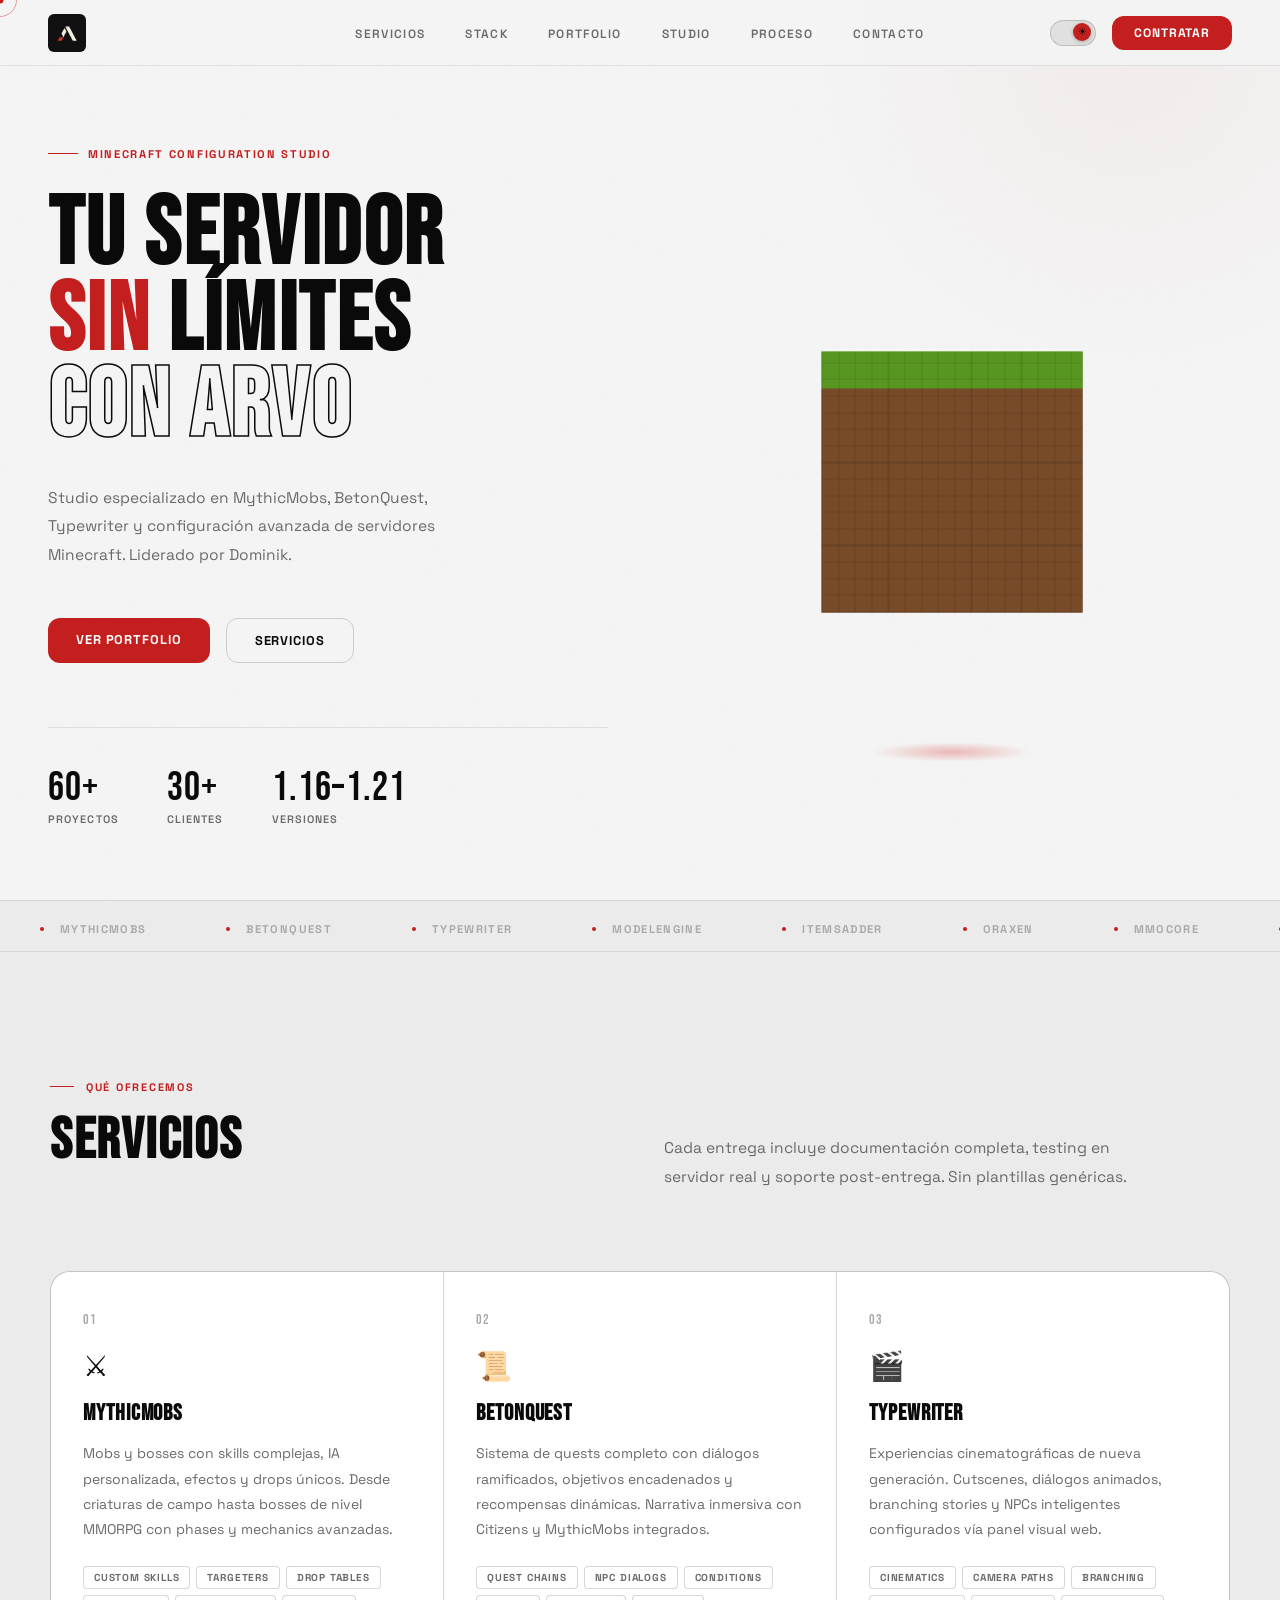
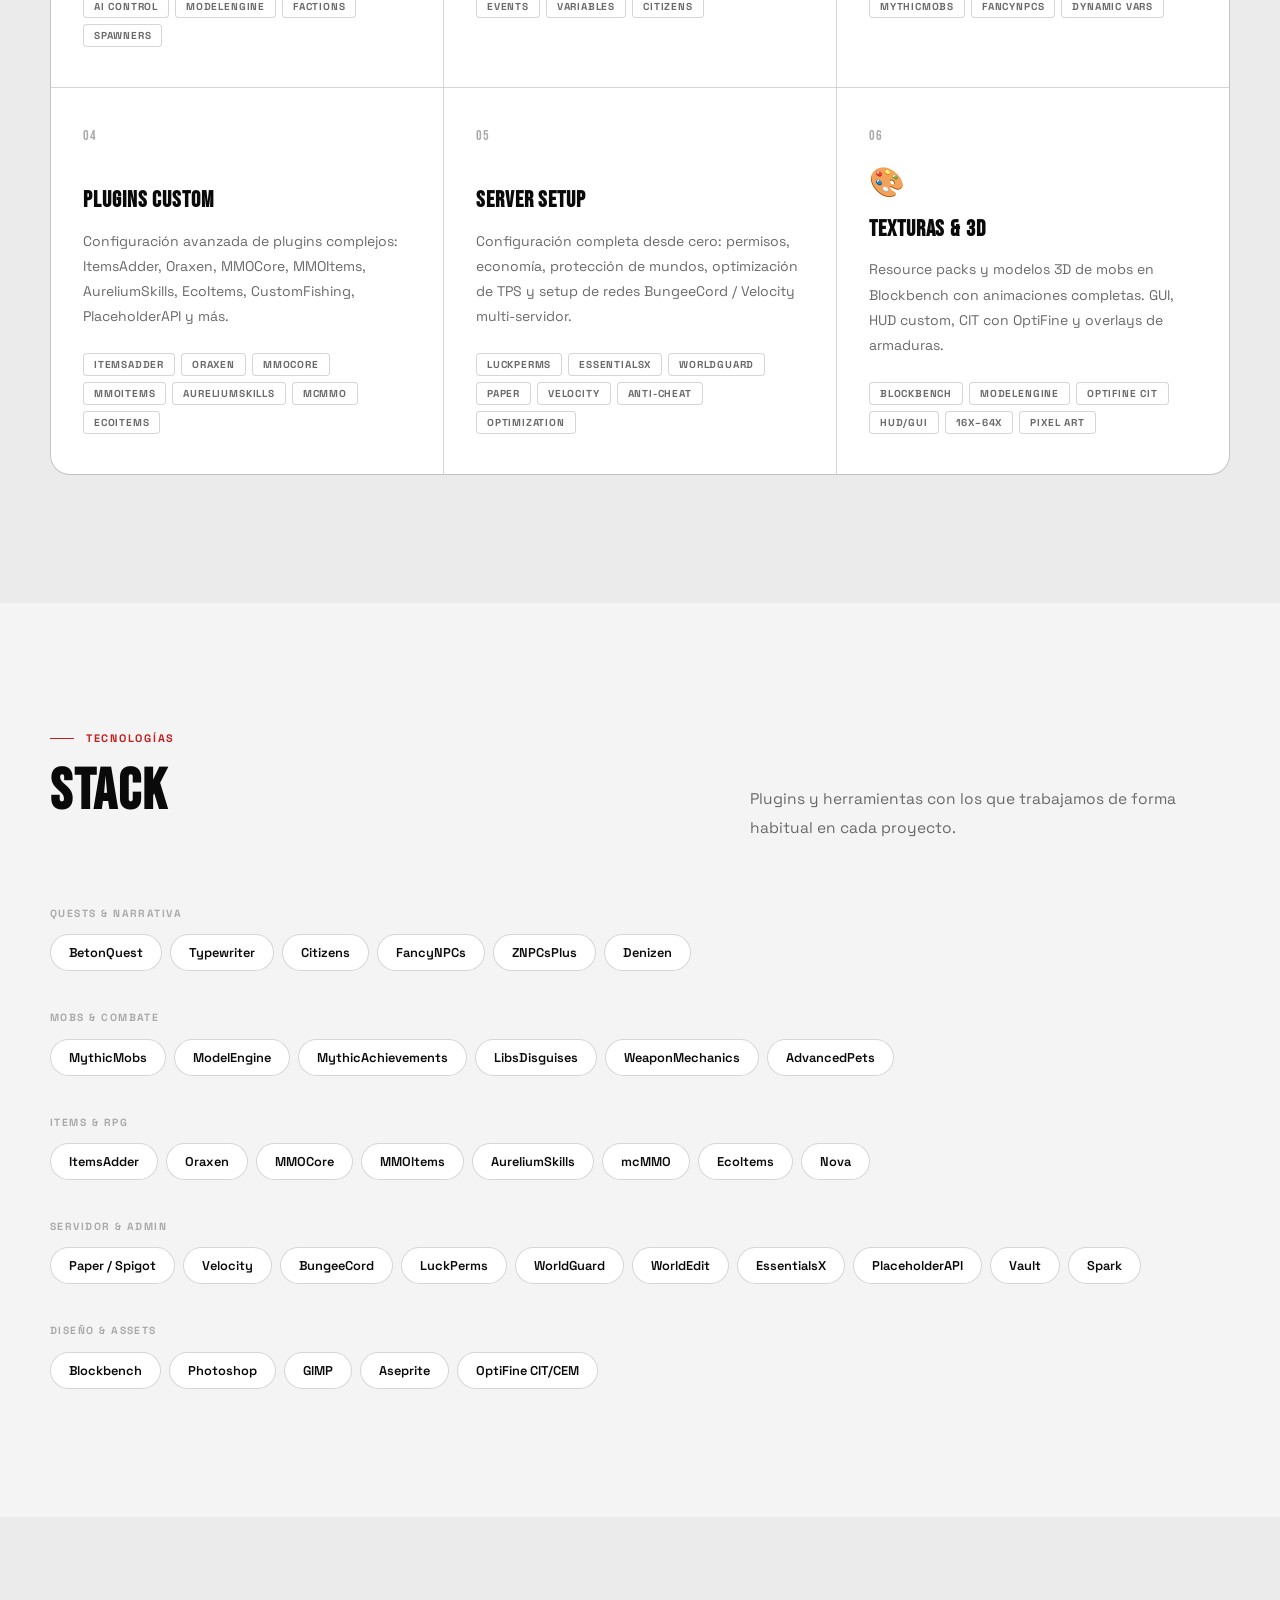
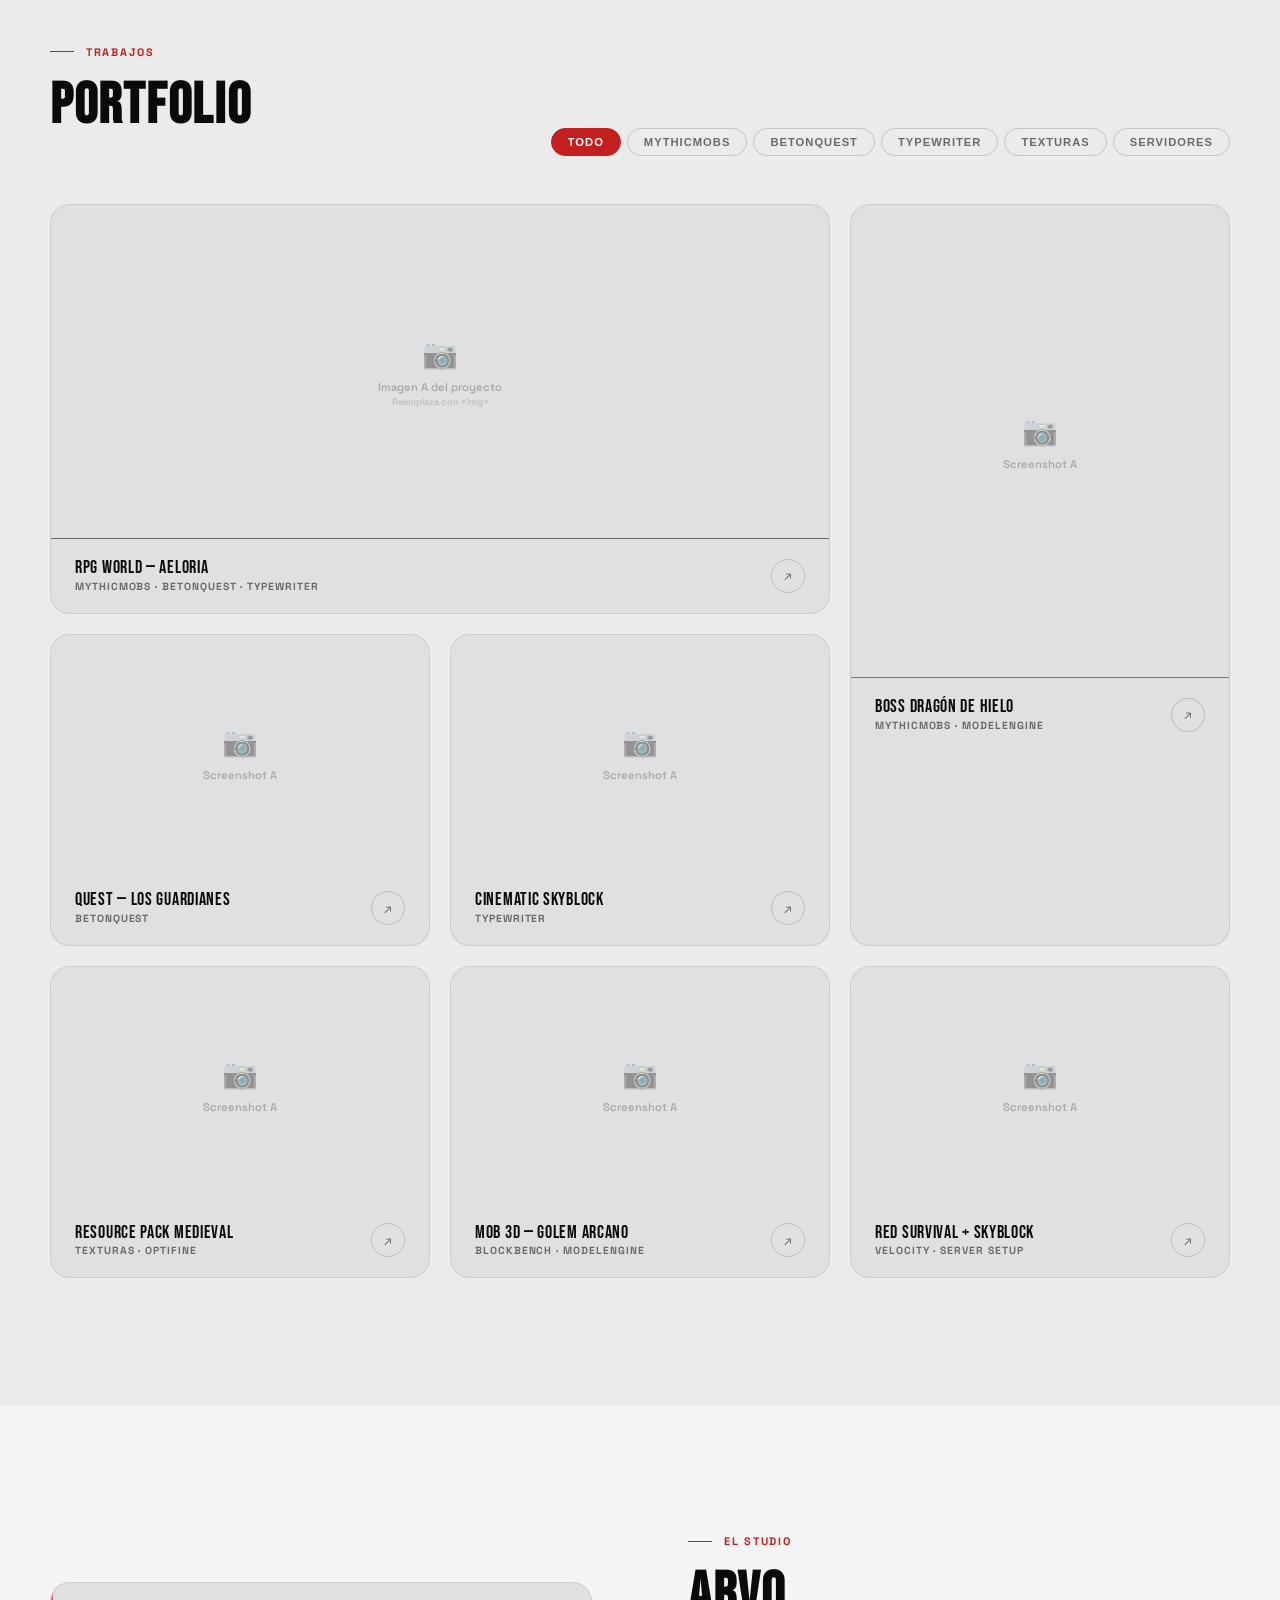
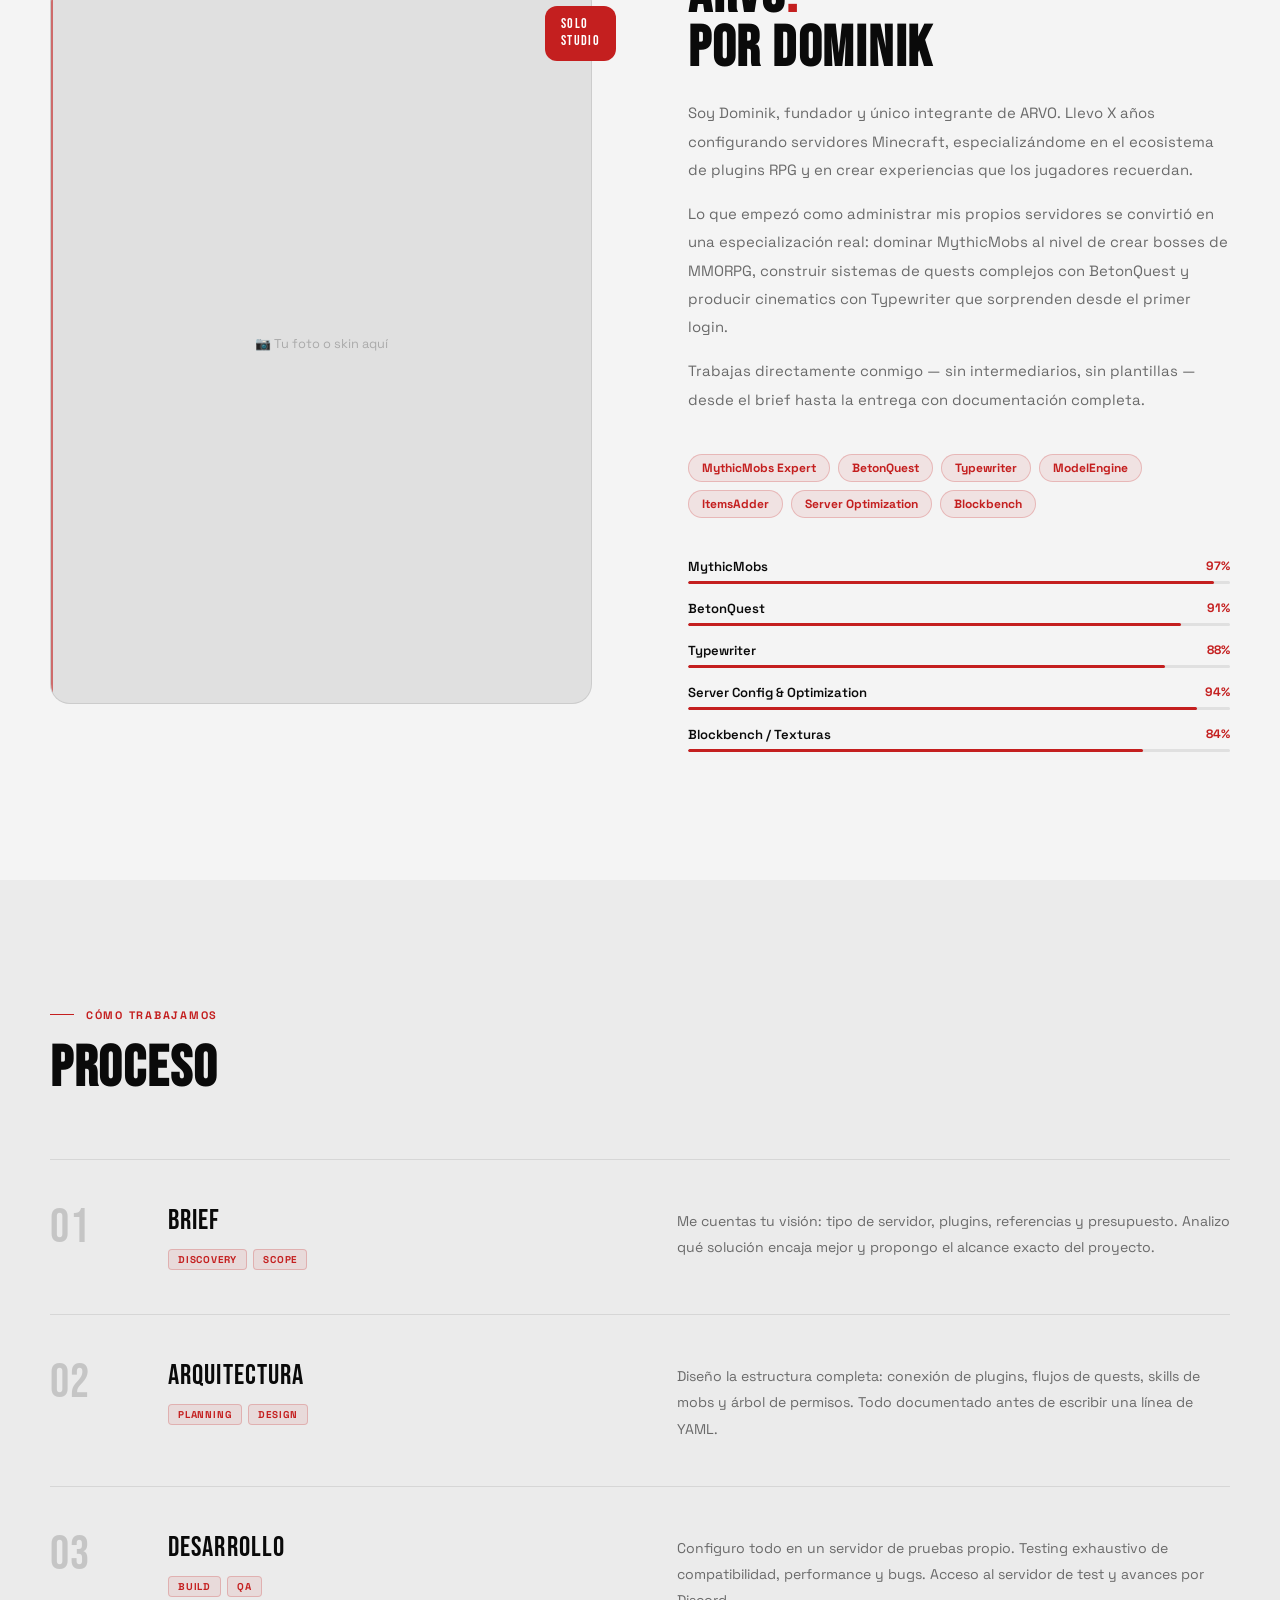
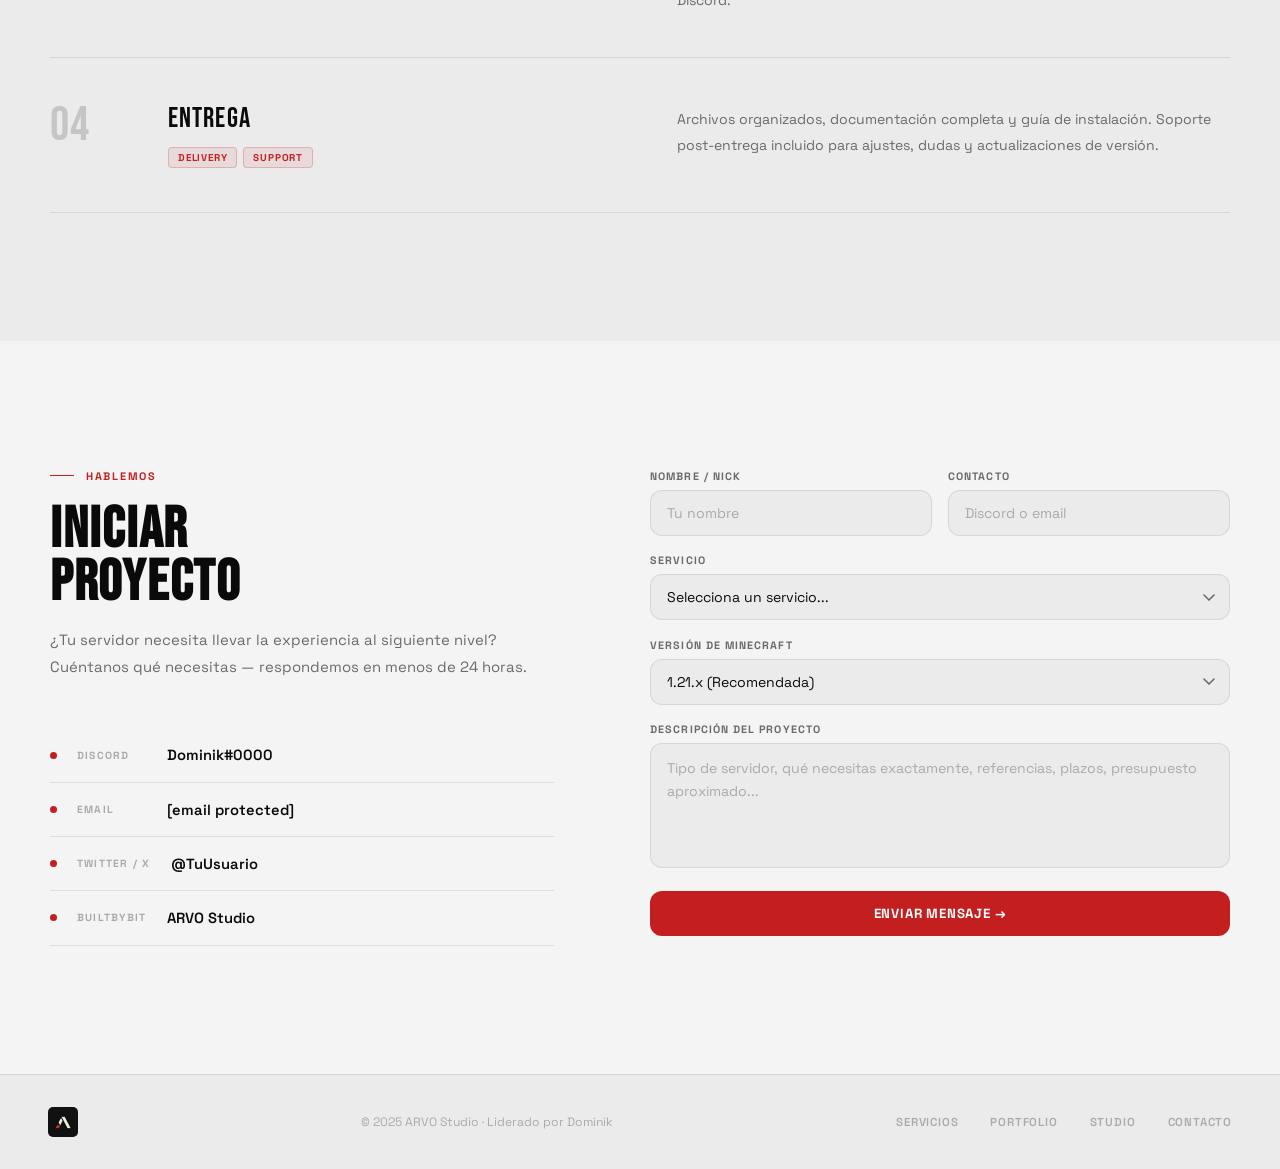
==== Arvo studio.html @ 24cee8a8 "Rename index.html to Arvo studio.html" ====
<!DOCTYPE html>
<html lang="es">
<head>
<meta charset="UTF-8">
<meta name="viewport" content="width=device-width, initial-scale=1.0">
<title>ARVO Studio — Minecraft Configuration</title>
<link rel="preconnect" href="https://fonts.googleapis.com">
<link href="https://fonts.googleapis.com/css2?family=Bebas+Neue&family=Space+Grotesk:wght@300;400;500;600;700&display=swap" rel="stylesheet">
<link rel="stylesheet" href="styles.css">
</head>
<body>

<div class="cur-dot" id="cd"></div>
<div class="cur-ring" id="cr"></div>

<!-- ══ NAV ══ -->
<nav id="mainNav">
  <div class="nav-logo">
    <img src="logo.jpg" alt="ARVO" style="height:38px;width:38px;object-fit:contain;border-radius:6px;display:block;">
  </div>
  <ul class="nav-links" id="navLinks">
    <li><a href="#servicios">Servicios</a></li>
    <li><a href="#stack">Stack</a></li>
    <li><a href="#portfolio">Portfolio</a></li>
    <li><a href="#studio">Studio</a></li>
    <li><a href="#proceso">Proceso</a></li>
    <li><a href="#contacto">Contacto</a></li>
  </ul>
  <div class="nav-right">
    <label class="theme-sw" title="Cambiar tema">
      <input type="checkbox" id="themeToggle">
      <span class="theme-sw-track"></span>
      <span class="theme-sw-thumb"></span>
    </label>
    <button class="hamburger" id="ham" aria-label="Menú">
      <span></span><span></span><span></span>
    </button>
    <a href="#contacto" class="nav-cta">Contratar</a>
  </div>
</nav>

<!-- Mobile nav overlay — outside nav to avoid backdrop-filter stacking issues -->
<div id="mob-nav">
  <a href="#servicios">Servicios</a>
  <a href="#stack">Stack</a>
  <a href="#portfolio">Portfolio</a>
  <a href="#studio">Studio</a>
  <a href="#proceso">Proceso</a>
  <a href="#contacto">Contacto</a>
  <a href="#contacto" class="mob-cta">Contratar</a>
</div>
<section id="hero">
  <div class="hero-glow"></div>

  <div class="hero-left">
    <div class="hero-eyebrow rv">Minecraft Configuration Studio</div>
    <h1 class="hero-title rv d1">
      TU SERVIDOR<br><span class="red">SIN</span> LÍMITES<br><span class="outline">CON ARVO</span>
    </h1>
    <p class="hero-sub rv d2">
      Studio especializado en MythicMobs, BetonQuest, Typewriter y configuración avanzada de servidores Minecraft. Liderado por Dominik.
    </p>
    <div class="hero-btns rv d3">
      <a href="#portfolio" class="btn-r">Ver portfolio</a>
      <a href="#servicios" class="btn-ghost">Servicios</a>
    </div>
    <div class="hero-stats rv">
      <div><span class="h-num">60+</span><span class="h-lbl">Proyectos</span></div>
      <div><span class="h-num">30+</span><span class="h-lbl">Clientes</span></div>
      <div><span class="h-num">1.16–1.21</span><span class="h-lbl">Versiones</span></div>
    </div>
  </div>

  <!-- 3D model-viewer mount — scene3d.js inyecta el <model-viewer> aquí -->
  <div class="hero-right" id="scene3d-mount">
    <div class="mc-glow"></div>
    <!-- Particles -->
    <div class="mc-particle" style="top:20%;left:15%;animation-delay:0s;animation-duration:3.5s"></div>
    <div class="mc-particle" style="top:55%;left:10%;animation-delay:1.1s;animation-duration:4.2s;width:3px;height:3px"></div>
    <div class="mc-particle" style="top:65%;right:12%;animation-delay:2.3s;animation-duration:3.8s"></div>
    <div class="mc-particle" style="top:30%;right:8%;animation-delay:0.7s;animation-duration:4.5s;width:4px;height:4px;background:#5c9e22"></div>
    <!-- CSS Minecraft block — visible mientras carga el .glb o si no hay modelo -->
    <div class="mc-css-fallback mc-scene">
      <div class="mc-block">
        <div class="mc-face mc-face-top"></div>
        <div class="mc-face mc-face-front"></div>
        <div class="mc-face mc-face-back"></div>
        <div class="mc-face mc-face-right"></div>
        <div class="mc-face mc-face-left"></div>
        <div class="mc-face mc-face-bottom"></div>
      </div>
    </div>
  </div>
</section>

<!-- ══ MARQUEE ══ -->
<div class="marquee-bar">
  <div class="marquee-track">
    <span class="m-item"><span class="dot"></span>MythicMobs</span>
    <span class="m-item"><span class="dot"></span>BetonQuest</span>
    <span class="m-item"><span class="dot"></span>Typewriter</span>
    <span class="m-item"><span class="dot"></span>ModelEngine</span>
    <span class="m-item"><span class="dot"></span>ItemsAdder</span>
    <span class="m-item"><span class="dot"></span>Oraxen</span>
    <span class="m-item"><span class="dot"></span>MMOCore</span>
    <span class="m-item"><span class="dot"></span>Blockbench</span>
    <span class="m-item"><span class="dot"></span>LuckPerms</span>
    <span class="m-item"><span class="dot"></span>WorldGuard</span>
    <span class="m-item"><span class="dot"></span>Velocity</span>
    <span class="m-item"><span class="dot"></span>Paper · Spigot</span>
    <span class="m-item"><span class="dot"></span>MythicMobs</span>
    <span class="m-item"><span class="dot"></span>BetonQuest</span>
    <span class="m-item"><span class="dot"></span>Typewriter</span>
    <span class="m-item"><span class="dot"></span>ModelEngine</span>
    <span class="m-item"><span class="dot"></span>ItemsAdder</span>
    <span class="m-item"><span class="dot"></span>Oraxen</span>
    <span class="m-item"><span class="dot"></span>MMOCore</span>
    <span class="m-item"><span class="dot"></span>Blockbench</span>
    <span class="m-item"><span class="dot"></span>LuckPerms</span>
    <span class="m-item"><span class="dot"></span>WorldGuard</span>
    <span class="m-item"><span class="dot"></span>Velocity</span>
    <span class="m-item"><span class="dot"></span>Paper · Spigot</span>
  </div>
</div>

<!-- ══ SERVICES ══ -->
<section id="servicios">
  <div class="container">
    <div class="srv-top">
      <div>
        <div class="s-eye rv">Qué ofrecemos</div>
        <h2 class="s-head rv">SERVICIOS</h2>
      </div>
      <p class="s-sub rv">Cada entrega incluye documentación completa, testing en servidor real y soporte post-entrega. Sin plantillas genéricas.</p>
    </div>
    <div class="srv-grid rv">

      <div class="srv">
        <div class="srv-n">01</div>
        <div class="srv-logo-wrap">
          <img class="srv-logo" src="https://github.com/MythicCraft.png" alt="MythicMobs" onerror="this.style.display='none';this.nextElementSibling.style.display='block'"><span class="srv-ico-fb" style="display:none">⚔️</span>
        </div>
        <h3 class="srv-name">MYTHICMOBS</h3>
        <p class="srv-desc">Mobs y bosses con skills complejas, IA personalizada, efectos y drops únicos. Desde criaturas de campo hasta bosses de nivel MMORPG con phases y mechanics avanzadas.</p>
        <div class="srv-tags">
          <span class="srv-tag">Custom Skills</span>
          <span class="srv-tag">Targeters</span>
          <span class="srv-tag">Drop Tables</span>
          <span class="srv-tag">AI Control</span>
          <span class="srv-tag">ModelEngine</span>
          <span class="srv-tag">Factions</span>
          <span class="srv-tag">Spawners</span>
        </div>
      </div>

      <div class="srv">
        <div class="srv-n">02</div>
        <div class="srv-logo-wrap">
          <img class="srv-logo" src="https://github.com/BetonQuest.png" alt="BetonQuest" onerror="this.style.display='none';this.nextElementSibling.style.display='block'"><span class="srv-ico-fb" style="display:none">📜</span>
        </div>
        <h3 class="srv-name">BETONQUEST</h3>
        <p class="srv-desc">Sistema de quests completo con diálogos ramificados, objetivos encadenados y recompensas dinámicas. Narrativa inmersiva con Citizens y MythicMobs integrados.</p>
        <div class="srv-tags">
          <span class="srv-tag">Quest Chains</span>
          <span class="srv-tag">NPC Dialogs</span>
          <span class="srv-tag">Conditions</span>
          <span class="srv-tag">Events</span>
          <span class="srv-tag">Variables</span>
          <span class="srv-tag">Citizens</span>
        </div>
      </div>

      <div class="srv">
        <div class="srv-n">03</div>
        <div class="srv-logo-wrap">
          <img class="srv-logo" src="https://github.com/TypeWriterMC.png" alt="Typewriter" onerror="this.style.display='none';this.nextElementSibling.style.display='block'"><span class="srv-ico-fb" style="display:none">🎬</span>
        </div>
        <h3 class="srv-name">TYPEWRITER</h3>
        <p class="srv-desc">Experiencias cinematográficas de nueva generación. Cutscenes, diálogos animados, branching stories y NPCs inteligentes configurados vía panel visual web.</p>
        <div class="srv-tags">
          <span class="srv-tag">Cinematics</span>
          <span class="srv-tag">Camera Paths</span>
          <span class="srv-tag">Branching</span>
          <span class="srv-tag">MythicMobs</span>
          <span class="srv-tag">FancyNPCs</span>
          <span class="srv-tag">Dynamic Vars</span>
        </div>
      </div>

      <div class="srv">
        <div class="srv-n">04</div>
        <div class="srv-logo-wrap">
          <img class="srv-logo" src="https://github.com/LoneDev6.png" alt="ItemsAdder" onerror="this.style.display='none';this.nextElementSibling.style.display='block'">
          <img class="srv-logo" src="https://github.com/oraxen.png" alt="Oraxen" onerror="this.style.display='none'">
          <span class="srv-ico-fb" style="display:none">📦</span>
        </div>
        <h3 class="srv-name">PLUGINS CUSTOM</h3>
        <p class="srv-desc">Configuración avanzada de plugins complejos: ItemsAdder, Oraxen, MMOCore, MMOItems, AureliumSkills, EcoItems, CustomFishing, PlaceholderAPI y más.</p>
        <div class="srv-tags">
          <span class="srv-tag">ItemsAdder</span>
          <span class="srv-tag">Oraxen</span>
          <span class="srv-tag">MMOCore</span>
          <span class="srv-tag">MMOItems</span>
          <span class="srv-tag">AureliumSkills</span>
          <span class="srv-tag">mcMMO</span>
          <span class="srv-tag">EcoItems</span>
        </div>
      </div>

      <div class="srv">
        <div class="srv-n">05</div>
        <div class="srv-logo-wrap">
          <img class="srv-logo" src="https://github.com/LuckPerms.png" alt="LuckPerms" onerror="this.style.display='none';this.nextElementSibling.style.display='block'">
          <img class="srv-logo" src="https://github.com/PaperMC.png" alt="Paper" onerror="this.style.display='none'">
          <span class="srv-ico-fb" style="display:none">⚙️</span>
        </div>
        <h3 class="srv-name">SERVER SETUP</h3>
        <p class="srv-desc">Configuración completa desde cero: permisos, economía, protección de mundos, optimización de TPS y setup de redes BungeeCord / Velocity multi-servidor.</p>
        <div class="srv-tags">
          <span class="srv-tag">LuckPerms</span>
          <span class="srv-tag">EssentialsX</span>
          <span class="srv-tag">WorldGuard</span>
          <span class="srv-tag">Paper</span>
          <span class="srv-tag">Velocity</span>
          <span class="srv-tag">Anti-Cheat</span>
          <span class="srv-tag">Optimization</span>
        </div>
      </div>

      <div class="srv">
        <div class="srv-n">06</div>
        <div class="srv-logo-wrap">
          <img class="srv-logo" src="https://github.com/Ticxo.png" alt="ModelEngine" onerror="this.style.display='none';this.nextElementSibling.style.display='block'"><span class="srv-ico-fb" style="display:none">🎨</span>
        </div>
        <h3 class="srv-name">TEXTURAS & 3D</h3>
        <p class="srv-desc">Resource packs y modelos 3D de mobs en Blockbench con animaciones completas. GUI, HUD custom, CIT con OptiFine y overlays de armaduras.</p>
        <div class="srv-tags">
          <span class="srv-tag">Blockbench</span>
          <span class="srv-tag">ModelEngine</span>
          <span class="srv-tag">OptiFine CIT</span>
          <span class="srv-tag">HUD/GUI</span>
          <span class="srv-tag">16x–64x</span>
          <span class="srv-tag">Pixel Art</span>
        </div>
      </div>

    </div>
  </div>
</section>

<!-- ══ STACK ══ -->
<section id="stack">
  <div class="container">
    <div class="stk-header">
      <div>
        <div class="s-eye rv">Tecnologías</div>
        <h2 class="s-head rv">STACK</h2>
      </div>
      <p class="s-sub rv">Plugins y herramientas con los que trabajamos de forma habitual en cada proyecto.</p>
    </div>
    <div class="stk-groups rv">
      <div>
        <div class="stk-lbl">Quests & Narrativa</div>
        <div class="stk-pills">
          <span class="stk-pill">BetonQuest</span>
          <span class="stk-pill">Typewriter</span>
          <span class="stk-pill">Citizens</span>
          <span class="stk-pill">FancyNPCs</span>
          <span class="stk-pill">ZNPCsPlus</span>
          <span class="stk-pill">Denizen</span>
        </div>
      </div>
      <div>
        <div class="stk-lbl">Mobs & Combate</div>
        <div class="stk-pills">
          <span class="stk-pill">MythicMobs</span>
          <span class="stk-pill">ModelEngine</span>
          <span class="stk-pill">MythicAchievements</span>
          <span class="stk-pill">LibsDisguises</span>
          <span class="stk-pill">WeaponMechanics</span>
          <span class="stk-pill">AdvancedPets</span>
        </div>
      </div>
      <div>
        <div class="stk-lbl">Items & RPG</div>
        <div class="stk-pills">
          <span class="stk-pill">ItemsAdder</span>
          <span class="stk-pill">Oraxen</span>
          <span class="stk-pill">MMOCore</span>
          <span class="stk-pill">MMOItems</span>
          <span class="stk-pill">AureliumSkills</span>
          <span class="stk-pill">mcMMO</span>
          <span class="stk-pill">EcoItems</span>
          <span class="stk-pill">Nova</span>
        </div>
      </div>
      <div>
        <div class="stk-lbl">Servidor & Admin</div>
        <div class="stk-pills">
          <span class="stk-pill">Paper / Spigot</span>
          <span class="stk-pill">Velocity</span>
          <span class="stk-pill">BungeeCord</span>
          <span class="stk-pill">LuckPerms</span>
          <span class="stk-pill">WorldGuard</span>
          <span class="stk-pill">WorldEdit</span>
          <span class="stk-pill">EssentialsX</span>
          <span class="stk-pill">PlaceholderAPI</span>
          <span class="stk-pill">Vault</span>
          <span class="stk-pill">Spark</span>
        </div>
      </div>
      <div>
        <div class="stk-lbl">Diseño & Assets</div>
        <div class="stk-pills">
          <span class="stk-pill">Blockbench</span>
          <span class="stk-pill">Photoshop</span>
          <span class="stk-pill">GIMP</span>
          <span class="stk-pill">Aseprite</span>
          <span class="stk-pill">OptiFine CIT/CEM</span>
        </div>
      </div>
    </div>
  </div>
</section>

<!-- ══ PORTFOLIO ══ -->
<section id="portfolio">
  <div class="container">
    <div class="port-top">
      <div>
        <div class="s-eye rv">Trabajos</div>
        <h2 class="s-head rv">PORTFOLIO</h2>
      </div>
      <div class="port-filters rv">
        <button class="pf active">Todo</button>
        <button class="pf">MythicMobs</button>
        <button class="pf">BetonQuest</button>
        <button class="pf">Typewriter</button>
        <button class="pf">Texturas</button>
        <button class="pf">Servidores</button>
      </div>
    </div>
    <div class="port-grid rv">

      <div class="pc sp2">
        <div class="pc-imgs">
          <div class="pc-a"><span class="ph-ico">📷</span><span class="ph-txt">Imagen A del proyecto<br><small style="opacity:.6">Reemplaza con &lt;img&gt;</small></span></div>
          <div class="pc-b"><span class="ph-ico">✦</span><span class="ph-txt">Segunda imagen</span></div>
        </div>
        <div class="pc-info">
          <div><div class="pc-name">RPG World — Aeloria</div><div class="pc-type">MythicMobs · BetonQuest · Typewriter</div></div>
          <div class="pc-arr">↗</div>
        </div>
      </div>

      <div class="pc sp2v tall">
        <div class="pc-imgs">
          <div class="pc-a"><span class="ph-ico">📷</span><span class="ph-txt">Screenshot A</span></div>
          <div class="pc-b"><span class="ph-ico">✦</span><span class="ph-txt">Screenshot B</span></div>
        </div>
        <div class="pc-info">
          <div><div class="pc-name">Boss Dragón de Hielo</div><div class="pc-type">MythicMobs · ModelEngine</div></div>
          <div class="pc-arr">↗</div>
        </div>
      </div>

      <div class="pc">
        <div class="pc-imgs">
          <div class="pc-a"><span class="ph-ico">📷</span><span class="ph-txt">Screenshot A</span></div>
          <div class="pc-b"><span class="ph-ico">✦</span><span class="ph-txt">Screenshot B</span></div>
        </div>
        <div class="pc-info">
          <div><div class="pc-name">Quest — Los Guardianes</div><div class="pc-type">BetonQuest</div></div>
          <div class="pc-arr">↗</div>
        </div>
      </div>

      <div class="pc">
        <div class="pc-imgs">
          <div class="pc-a"><span class="ph-ico">📷</span><span class="ph-txt">Screenshot A</span></div>
          <div class="pc-b"><span class="ph-ico">✦</span><span class="ph-txt">Screenshot B</span></div>
        </div>
        <div class="pc-info">
          <div><div class="pc-name">Cinematic SkyBlock</div><div class="pc-type">Typewriter</div></div>
          <div class="pc-arr">↗</div>
        </div>
      </div>

      <div class="pc">
        <div class="pc-imgs">
          <div class="pc-a"><span class="ph-ico">📷</span><span class="ph-txt">Screenshot A</span></div>
          <div class="pc-b"><span class="ph-ico">✦</span><span class="ph-txt">Screenshot B</span></div>
        </div>
        <div class="pc-info">
          <div><div class="pc-name">Resource Pack Medieval</div><div class="pc-type">Texturas · OptiFine</div></div>
          <div class="pc-arr">↗</div>
        </div>
      </div>

      <div class="pc">
        <div class="pc-imgs">
          <div class="pc-a"><span class="ph-ico">📷</span><span class="ph-txt">Screenshot A</span></div>
          <div class="pc-b"><span class="ph-ico">✦</span><span class="ph-txt">Screenshot B</span></div>
        </div>
        <div class="pc-info">
          <div><div class="pc-name">Mob 3D — Golem Arcano</div><div class="pc-type">Blockbench · ModelEngine</div></div>
          <div class="pc-arr">↗</div>
        </div>
      </div>

      <div class="pc">
        <div class="pc-imgs">
          <div class="pc-a"><span class="ph-ico">📷</span><span class="ph-txt">Screenshot A</span></div>
          <div class="pc-b"><span class="ph-ico">✦</span><span class="ph-txt">Screenshot B</span></div>
        </div>
        <div class="pc-info">
          <div><div class="pc-name">Red Survival + SkyBlock</div><div class="pc-type">Velocity · Server Setup</div></div>
          <div class="pc-arr">↗</div>
        </div>
      </div>

    </div>
  </div>
</section>

<!-- ══ STUDIO ══ -->
<section id="studio">
  <div class="container">
    <div class="studio-wrap">
      <div class="studio-l rv">
        <div class="studio-frame" id="tiltFrame">
          <!-- <img src="tu-foto.jpg" alt="Dominik" style="width:100%;height:100%;object-fit:cover"> -->
          📷 Tu foto o skin aquí
        </div>
        <div class="studio-badge">
          <div class="studio-badge-txt">SOLO<br>STUDIO</div>
        </div>
      </div>
      <div class="studio-r">
        <div class="s-eye rv">El Studio</div>
        <h2 class="s-head rv">ARVO<span style="color:var(--red)">.</span><br>por Dominik</h2>
        <div class="studio-body rv">
          <p>Soy Dominik, fundador y único integrante de ARVO. Llevo X años configurando servidores Minecraft, especializándome en el ecosistema de plugins RPG y en crear experiencias que los jugadores recuerdan.</p>
          <p>Lo que empezó como administrar mis propios servidores se convirtió en una especialización real: dominar MythicMobs al nivel de crear bosses de MMORPG, construir sistemas de quests complejos con BetonQuest y producir cinematics con Typewriter que sorprenden desde el primer login.</p>
          <p>Trabajas directamente conmigo — sin intermediarios, sin plantillas — desde el brief hasta la entrega con documentación completa.</p>
        </div>
        <div class="expertise rv">
          <span class="exp-tag">MythicMobs Expert</span>
          <span class="exp-tag">BetonQuest</span>
          <span class="exp-tag">Typewriter</span>
          <span class="exp-tag">ModelEngine</span>
          <span class="exp-tag">ItemsAdder</span>
          <span class="exp-tag">Server Optimization</span>
          <span class="exp-tag">Blockbench</span>
        </div>
        <div class="skill-list rv">
          <div class="skill-row">
            <div class="skill-hd"><span class="skill-name">MythicMobs</span><span class="skill-pct">97%</span></div>
            <div class="skill-track"><div class="skill-fill" style="width:97%"></div></div>
          </div>
          <div class="skill-row">
            <div class="skill-hd"><span class="skill-name">BetonQuest</span><span class="skill-pct">91%</span></div>
            <div class="skill-track"><div class="skill-fill" style="width:91%"></div></div>
          </div>
          <div class="skill-row">
            <div class="skill-hd"><span class="skill-name">Typewriter</span><span class="skill-pct">88%</span></div>
            <div class="skill-track"><div class="skill-fill" style="width:88%"></div></div>
          </div>
          <div class="skill-row">
            <div class="skill-hd"><span class="skill-name">Server Config & Optimization</span><span class="skill-pct">94%</span></div>
            <div class="skill-track"><div class="skill-fill" style="width:94%"></div></div>
          </div>
          <div class="skill-row">
            <div class="skill-hd"><span class="skill-name">Blockbench / Texturas</span><span class="skill-pct">84%</span></div>
            <div class="skill-track"><div class="skill-fill" style="width:84%"></div></div>
          </div>
        </div>
      </div>
    </div>
  </div>
</section>

<!-- ══ PROCESS ══ -->
<section id="proceso">
  <div class="container">
    <div class="s-eye rv">Cómo trabajamos</div>
    <h2 class="s-head rv">PROCESO</h2>
    <div class="proc-table rv">
      <div class="proc-row">
        <div class="proc-n">01</div>
        <div>
          <div class="proc-name">BRIEF</div>
          <div class="proc-tags"><span class="proc-tag">Discovery</span><span class="proc-tag">Scope</span></div>
        </div>
        <div class="proc-desc">Me cuentas tu visión: tipo de servidor, plugins, referencias y presupuesto. Analizo qué solución encaja mejor y propongo el alcance exacto del proyecto.</div>
      </div>
      <div class="proc-row">
        <div class="proc-n">02</div>
        <div>
          <div class="proc-name">ARQUITECTURA</div>
          <div class="proc-tags"><span class="proc-tag">Planning</span><span class="proc-tag">Design</span></div>
        </div>
        <div class="proc-desc">Diseño la estructura completa: conexión de plugins, flujos de quests, skills de mobs y árbol de permisos. Todo documentado antes de escribir una línea de YAML.</div>
      </div>
      <div class="proc-row">
        <div class="proc-n">03</div>
        <div>
          <div class="proc-name">DESARROLLO</div>
          <div class="proc-tags"><span class="proc-tag">Build</span><span class="proc-tag">QA</span></div>
        </div>
        <div class="proc-desc">Configuro todo en un servidor de pruebas propio. Testing exhaustivo de compatibilidad, performance y bugs. Acceso al servidor de test y avances por Discord.</div>
      </div>
      <div class="proc-row">
        <div class="proc-n">04</div>
        <div>
          <div class="proc-name">ENTREGA</div>
          <div class="proc-tags"><span class="proc-tag">Delivery</span><span class="proc-tag">Support</span></div>
        </div>
        <div class="proc-desc">Archivos organizados, documentación completa y guía de instalación. Soporte post-entrega incluido para ajustes, dudas y actualizaciones de versión.</div>
      </div>
    </div>
  </div>
</section>

<!-- ══ CONTACT ══ -->
<section id="contacto">
  <div class="container">
    <div class="contact-wrap">
      <div class="contact-l">
        <div class="s-eye rv">Hablemos</div>
        <h2 class="s-head rv">INICIAR<br>PROYECTO</h2>
        <p class="contact-intro rv">¿Tu servidor necesita llevar la experiencia al siguiente nivel? Cuéntanos qué necesitas — respondemos en menos de 24 horas.</p>
        <div class="cc-list rv">
          <a href="#" class="cc">
            <span class="cc-dot"></span>
            <span class="cc-type">Discord</span>
            <span class="cc-val">Dominik#0000</span>
          </a>
          <a href="/cdn-cgi/l/email-protection#f78382b7929a969e9bd994989a" class="cc">
            <span class="cc-dot"></span>
            <span class="cc-type">Email</span>
            <span class="cc-val"><span class="__cf_email__" data-cfemail="97e3e2d7f2faf6fefbb9f4f8fa">[email&#160;protected]</span></span>
          </a>
          <a href="#" class="cc">
            <span class="cc-dot"></span>
            <span class="cc-type">Twitter / X</span>
            <span class="cc-val">@TuUsuario</span>
          </a>
          <a href="#" class="cc">
            <span class="cc-dot"></span>
            <span class="cc-type">BuiltByBit</span>
            <span class="cc-val">ARVO Studio</span>
          </a>
        </div>
      </div>
      <div class="rv">
        <div class="c-form">
          <div class="f-row">
            <div><label class="f-lbl">Nombre / Nick</label><input class="f-in" type="text" placeholder="Tu nombre"></div>
            <div><label class="f-lbl">Contacto</label><input class="f-in" type="text" placeholder="Discord o email"></div>
          </div>
          <div>
            <label class="f-lbl">Servicio</label>
            <select class="f-sel">
              <option value="">Selecciona un servicio...</option>
              <option>MythicMobs — Mobs y bosses</option>
              <option>BetonQuest — Sistema de quests</option>
              <option>Typewriter — Cinematics y diálogos</option>
              <option>Plugins custom — Configuración avanzada</option>
              <option>Server Setup — Configuración completa</option>
              <option>Texturas y Resource Pack</option>
              <option>Modelos 3D (Blockbench / ModelEngine)</option>
              <option>Paquete completo</option>
            </select>
          </div>
          <div>
            <label class="f-lbl">Versión de Minecraft</label>
            <select class="f-sel">
              <option>1.21.x (Recomendada)</option>
              <option>1.20.x</option>
              <option>1.19.x</option>
              <option>1.18.x</option>
              <option>1.17.x</option>
              <option>1.16.x</option>
            </select>
          </div>
          <div>
            <label class="f-lbl">Descripción del proyecto</label>
            <textarea class="f-ta" placeholder="Tipo de servidor, qué necesitas exactamente, referencias, plazos, presupuesto aproximado..."></textarea>
          </div>
          <button class="f-sub">Enviar mensaje →</button>
        </div>
      </div>
    </div>
  </div>
</section>

<!-- ══ FOOTER ══ -->
<footer>
  <div class="f-brand">
    <img src="logo.jpg" alt="ARVO" style="height:30px;width:30px;object-fit:contain;border-radius:5px;display:block;">
  </div>
  <small>© 2025 ARVO Studio · Liderado por Dominik</small>
  <div class="f-links">
    <a href="#servicios">Servicios</a>
    <a href="#portfolio">Portfolio</a>
    <a href="#studio">Studio</a>
    <a href="#contacto">Contacto</a>
  </div>
</footer>

<script data-cfasync="false" src="/cdn-cgi/scripts/5c5dd728/cloudflare-static/email-decode.min.js"></script><script>
/* ── THEME TOGGLE ── */
const toggle = document.getElementById('themeToggle');
const root   = document.documentElement;

// Apply saved preference or system preference
const saved = localStorage.getItem('arvo-theme');
const prefersDark = window.matchMedia('(prefers-color-scheme: dark)').matches;
const initDark = saved ? saved === 'dark' : prefersDark;

if(!initDark){
  root.setAttribute('data-theme','light');
  toggle.checked = true;
} // dark is default (no attribute needed — :root already dark)

toggle.addEventListener('change', () => {
  if(toggle.checked){
    root.setAttribute('data-theme','light');
    localStorage.setItem('arvo-theme','light');
  } else {
    root.removeAttribute('data-theme');
    localStorage.setItem('arvo-theme','dark');
  }
});

/* ── CURSOR ── */
const cd = document.getElementById('cd');
const cr = document.getElementById('cr');
let mx=0,my=0,rx=0,ry=0;
document.addEventListener('mousemove',e=>{mx=e.clientX;my=e.clientY});
(function loop(){
  if(cd){cd.style.left=mx+'px';cd.style.top=my+'px'}
  rx+=(mx-rx)*.1;ry+=(my-ry)*.1;
  if(cr){cr.style.left=rx+'px';cr.style.top=ry+'px'}
  requestAnimationFrame(loop)
})();

/* ── HAMBURGER ── */
const ham=document.getElementById('ham');
const mainNav=document.getElementById('mainNav');
const mobNav=document.getElementById('mob-nav');
function toggleMenu(force){
  const isOpen = force !== undefined ? force : !mobNav.classList.contains('open');
  mobNav.classList.toggle('open', isOpen);
  const sp=ham.querySelectorAll('span');
  if(isOpen){
    sp[0].style.transform='rotate(45deg) translate(5px,5px)';
    sp[1].style.opacity='0';
    sp[2].style.transform='rotate(-45deg) translate(5px,-5px)';
  } else {
    sp.forEach(s=>{s.style.transform='';s.style.opacity=''});
  }
}
ham&&ham.addEventListener('click',()=>toggleMenu());
document.querySelectorAll('#mob-nav a').forEach(a=>{
  a.addEventListener('click',()=>toggleMenu(false));
});

/* ── SCROLL REVEAL ── */
const io=new IntersectionObserver(entries=>{
  entries.forEach(e=>{if(e.isIntersecting)e.target.classList.add('in')});
},{threshold:.08});
document.querySelectorAll('.rv').forEach(el=>io.observe(el));

/* ── NAV ACTIVE ── */
const sections=document.querySelectorAll('section[id]');
const navLinks=document.querySelectorAll('.nav-links a');
window.addEventListener('scroll',()=>{
  let cur='';
  sections.forEach(s=>{if(window.scrollY>=s.offsetTop-100)cur=s.id});
  navLinks.forEach(a=>a.classList.toggle('active',a.getAttribute('href')==='#'+cur));
  mainNav.style.boxShadow=window.scrollY>10?'0 1px 30px rgba(0,0,0,.6)':'none';
},{passive:true});

/* ── PORTFOLIO FILTERS ── */
document.querySelectorAll('.pf').forEach(btn=>{
  btn.addEventListener('click',()=>{
    document.querySelectorAll('.pf').forEach(b=>b.classList.remove('active'));
    btn.classList.add('active');
  });
});

/* ── 3D TILT — studio photo ── */
const tf=document.getElementById('tiltFrame');
const tl=tf?.parentElement;
tl&&tl.addEventListener('mousemove',e=>{
  const r=tl.getBoundingClientRect();
  const x=(e.clientX-r.left)/r.width-.5;
  const y=(e.clientY-r.top)/r.height-.5;
  tf.style.transform=`perspective(700px) rotateY(${x*10}deg) rotateX(${-y*10}deg)`;
});
tl&&tl.addEventListener('mouseleave',()=>{tf.style.transform=''});

/* ── 3D TILT — service cards ── */
document.querySelectorAll('.srv').forEach(card=>{
  card.addEventListener('mousemove',e=>{
    const r=card.getBoundingClientRect();
    const x=(e.clientX-r.left)/r.width-.5;
    const y=(e.clientY-r.top)/r.height-.5;
    card.style.transform=`perspective(600px) rotateY(${x*5}deg) rotateX(${-y*5}deg) translateY(-3px)`;
  });
  card.addEventListener('mouseleave',()=>{card.style.transform=''});
});
</script>

<!-- 3D model-viewer scene -->
<script src="scene3d.js"></script>
<!-- Ash particle trail -->
<script src="particles.js"></script>
</body>
</html>
---- styles.css ----
/* ══════════════════════════════════════════════════════
   ARVO Studio — Main Stylesheet
   Archivo separado — link en index.html
══════════════════════════════════════════════════════ */

/* ══════════════════════════════════════
   DESIGN TOKENS
══════════════════════════════════════ */
:root {
  --bg:       #090909;
  --bg1:      #0f0f0f;
  --bg2:      #141414;
  --card:     #111111;
  --cream:    #f0ead8;
  --red:      #d42b2b;
  --red-dim:  rgba(212,43,43,0.12);
  --red-line: rgba(212,43,43,0.28);
  --line:     rgba(255,255,255,0.07);
  --line2:    rgba(255,255,255,0.13);
  --text:     #f0ead8;
  --muted:    #6b6560;
  --dim:      #333;
  --bebas:    'Bebas Neue', Impact, sans-serif;
  --sans:     'Space Grotesk', system-ui, sans-serif;
  --r:        12px;
  --r-lg:     20px;
}

/* ══════════════════════════════════════
   LIGHT THEME TOKENS
══════════════════════════════════════ */
[data-theme="light"]{
  --bg:       #f4f4f4;
  --bg1:      #ebebeb;
  --bg2:      #e0e0e0;
  --card:     #ffffff;
  --cream:    #0a0a0a;
  --red:      #c41f1f;
  --red-dim:  rgba(196,31,31,0.08);
  --red-line: rgba(196,31,31,0.22);
  --line:     rgba(0,0,0,0.09);
  --line2:    rgba(0,0,0,0.16);
  --text:     #0a0a0a;
  --muted:    #6a6a6a;
  --dim:      #aaaaaa;
}
[data-theme="light"] nav{background:rgba(244,244,244,.93)}
[data-theme="light"] #mob-nav{background:#f4f4f4}
[data-theme="light"] .hero-glow{background:radial-gradient(circle,rgba(196,31,31,.04) 0%,transparent 65%)}
[data-theme="light"] .mc-face-top{filter:brightness(1.1)}
[data-theme="light"] .mc-face-front{filter:brightness(.95)}
[data-theme="light"] .mc-face-right{filter:brightness(.85)}
[data-theme="light"] h1.hero-title .outline{-webkit-text-stroke:1.5px var(--cream)}

/* ══════════════════════════════════════
   THEME SWITCH
══════════════════════════════════════ */
.theme-sw{
  position:relative;width:46px;height:26px;flex-shrink:0;
}
.theme-sw input{opacity:0;width:0;height:0;position:absolute}
.theme-sw-track{
  position:absolute;inset:0;
  border-radius:99px;
  background:var(--bg2);
  border:1px solid var(--line2);
  cursor:none;
  transition:background .3s,border-color .3s;
}
.theme-sw-thumb{
  position:absolute;top:3px;left:3px;
  width:18px;height:18px;border-radius:50%;
  background:var(--red);
  transition:transform .3s,background .3s;
  display:flex;align-items:center;justify-content:center;
  font-size:10px;line-height:1;pointer-events:none;
  box-shadow:0 1px 4px rgba(0,0,0,.25);
}
.theme-sw input:checked ~ .theme-sw-thumb{transform:translateX(20px)}
/* Icons inside thumb */
.theme-sw-thumb::before{content:'🌙'}
.theme-sw input:checked ~ .theme-sw-thumb::before{content:'☀️'}

*,*::before,*::after{box-sizing:border-box;margin:0;padding:0}
html{scroll-behavior:smooth;transition:background .35s}
body{
  font-family:var(--sans);
  background:var(--bg);
  color:var(--text);
  overflow-x:hidden;
  cursor:none;
  transition:background .35s,color .35s;
}
a{text-decoration:none;color:inherit}

/* ══════════════════════════════════════
   CURSOR
══════════════════════════════════════ */
.cur-dot{
  position:fixed;top:0;left:0;z-index:9999;
  width:7px;height:7px;border-radius:50%;
  background:var(--red);pointer-events:none;
  transform:translate(-50%,-50%);
  transition:width .2s,height .2s;
}
.cur-ring{
  position:fixed;top:0;left:0;z-index:9998;
  width:34px;height:34px;border-radius:50%;
  border:1px solid rgba(212,43,43,.45);
  pointer-events:none;
  transform:translate(-50%,-50%);
  transition:width .25s,height .25s,border-color .2s;
}
body:has(a:hover) .cur-dot,
body:has(button:hover) .cur-dot{width:12px;height:12px}
body:has(a:hover) .cur-ring,
body:has(button:hover) .cur-ring{width:50px;height:50px;border-color:var(--red)}

/* ══════════════════════════════════════
   NAV
══════════════════════════════════════ */
nav{
  position:fixed;inset:0 0 auto 0;z-index:500;
  height:66px;display:flex;align-items:center;
  justify-content:space-between;padding:0 3rem;
  background:rgba(9,9,9,.9);
  border-bottom:1px solid var(--line);
  backdrop-filter:blur(18px);
  -webkit-backdrop-filter:blur(18px);
  transition:border-color .3s;
}
.nav-logo{
  font-family:var(--bebas);font-size:1.5rem;
  letter-spacing:.18em;color:var(--cream);
}
.nav-logo span{color:var(--red)}
.nav-links{
  display:flex;gap:2.5rem;list-style:none;
  position:absolute;left:50%;transform:translateX(-50%);
}
.nav-links a{
  font-size:.75rem;font-weight:600;
  letter-spacing:.11em;text-transform:uppercase;
  color:var(--muted);transition:color .2s;
}
.nav-links a:hover,.nav-links a.active{color:var(--cream)}
.nav-right{display:flex;align-items:center;gap:1rem}
.nav-cta{
  font-family:var(--sans);font-size:.76rem;font-weight:700;
  letter-spacing:.07em;text-transform:uppercase;
  padding:9px 22px;border-radius:var(--r);
  background:var(--red);color:#fff;border:none;
  cursor:none;transition:opacity .2s,transform .15s;
}
.nav-cta:hover{opacity:.85;transform:translateY(-1px)}
.hamburger{
  display:none;flex-direction:column;
  gap:5px;cursor:pointer;background:none;border:none;
  padding:4px;z-index:601;
}
.hamburger span{width:22px;height:1.5px;background:var(--cream);transition:all .3s;display:block}
/* Mobile overlay menu — separate from nav to avoid backdrop-filter stacking issues */
#mob-nav{
  display:none;
  position:fixed;inset:66px 0 0 0;
  background:var(--bg);
  z-index:599;
  padding:2rem 1.5rem;
  border-top:1px solid var(--line);
  flex-direction:column;
  overflow-y:auto;
}
#mob-nav.open{display:flex}
#mob-nav a{
  font-size:1.1rem;font-weight:600;
  letter-spacing:.08em;text-transform:uppercase;
  color:var(--cream);padding:1.1rem 0;
  border-bottom:1px solid var(--line);
  transition:color .2s;
}
#mob-nav a:hover{color:var(--red)}
#mob-nav .mob-cta{
  margin-top:1.5rem;
  background:var(--red);color:#fff;
  text-align:center;padding:14px;
  border-radius:var(--r);font-weight:700;
  font-size:.85rem;letter-spacing:.06em;
}

/* ══════════════════════════════════════
   HERO
══════════════════════════════════════ */
#hero{
  min-height:100vh;
  display:grid;grid-template-columns:1fr 1fr;
  align-items:center;padding:8rem 3rem 4rem;
  position:relative;overflow:hidden;
  gap:4rem;
}

/* Subtle noise texture overlay */
#hero::before{
  content:'';position:absolute;inset:0;
  background-image:url("data:image/svg+xml,%3Csvg viewBox='0 0 256 256' xmlns='http://www.w3.org/2000/svg'%3E%3Cfilter id='n'%3E%3CfeTurbulence type='fractalNoise' baseFrequency='0.9' numOctaves='4' stitchTiles='stitch'/%3E%3C/filter%3E%3Crect width='100%25' height='100%25' filter='url(%23n)' opacity='0.035'/%3E%3C/svg%3E");
  pointer-events:none;opacity:.5;
}

/* Red glow top-right */
.hero-glow{
  position:absolute;top:-300px;right:-200px;
  width:700px;height:700px;border-radius:50%;
  background:radial-gradient(circle,rgba(212,43,43,.07) 0%,transparent 65%);
  pointer-events:none;
}

.hero-left{position:relative;z-index:2}
.hero-eyebrow{
  display:inline-flex;align-items:center;gap:10px;
  font-size:.7rem;font-weight:700;letter-spacing:.15em;
  text-transform:uppercase;color:var(--red);
  margin-bottom:2rem;
}
.hero-eyebrow::before{content:'';width:30px;height:1px;background:var(--red)}

h1.hero-title{
  font-family:var(--bebas);
  font-size:clamp(3.8rem,7.5vw,8rem);
  line-height:.9;letter-spacing:.025em;
  color:var(--cream);margin-bottom:2rem;
}
h1.hero-title .red{color:var(--red)}
h1.hero-title .outline{
  -webkit-text-stroke:1px var(--cream);
  color:transparent;
}
.hero-sub{
  font-size:.97rem;font-weight:400;
  color:var(--muted);line-height:1.85;
  max-width:420px;margin-bottom:3rem;
}
.hero-btns{display:flex;gap:1rem;flex-wrap:wrap}
.btn-r{
  font-family:var(--sans);font-size:.8rem;font-weight:700;
  letter-spacing:.07em;text-transform:uppercase;
  padding:13px 28px;border-radius:var(--r);
  background:var(--red);color:#fff;border:none;
  cursor:none;transition:all .2s;display:inline-block;
}
.btn-r:hover{opacity:.85;transform:translateY(-2px);box-shadow:0 8px 28px rgba(212,43,43,.3)}
.btn-ghost{
  font-family:var(--sans);font-size:.8rem;font-weight:700;
  letter-spacing:.07em;text-transform:uppercase;
  padding:13px 28px;border-radius:var(--r);
  background:transparent;color:var(--cream);
  border:1px solid var(--line2);cursor:none;
  transition:all .2s;display:inline-block;
}
.btn-ghost:hover{border-color:var(--cream);transform:translateY(-2px)}

.hero-stats{
  display:flex;gap:0;margin-top:4rem;
  border-top:1px solid var(--line);padding-top:2.5rem;
  gap:3rem;
}
.h-num{
  font-family:var(--bebas);font-size:2.5rem;
  letter-spacing:.03em;color:var(--cream);
  line-height:1;display:block;
}
.h-lbl{
  font-size:.68rem;font-weight:600;
  letter-spacing:.1em;text-transform:uppercase;
  color:var(--muted);margin-top:4px;display:block;
}

/* ── MINECRAFT GRASS BLOCK 3D ── */
.hero-right{
  position:relative;z-index:2;
  display:flex;align-items:center;justify-content:center;
  height:500px;
}
.mc-scene{
  width:220px;height:220px;
  perspective:700px;
  position:relative;
}
.mc-block{
  width:100%;height:100%;
  position:relative;
  transform-style:preserve-3d;
  animation:mcSpin 12s linear infinite;
}
@keyframes mcSpin{
  0%  {transform:rotateX(-28deg) rotateY(0deg)}
  100%{transform:rotateX(-28deg) rotateY(360deg)}
}
.mc-face{
  position:absolute;
  width:220px;height:220px;
  image-rendering:pixelated;
}
/* Grass top — green with pixel grid */
.mc-face-top{
  transform:rotateX(90deg) translateZ(110px);
  background:
    repeating-linear-gradient(90deg,rgba(0,0,0,.12) 0,rgba(0,0,0,.12) 1px,transparent 1px,transparent 14px),
    repeating-linear-gradient(0deg, rgba(0,0,0,.12) 0,rgba(0,0,0,.12) 1px,transparent 1px,transparent 14px),
    repeating-linear-gradient(90deg,rgba(255,255,255,.06) 0,rgba(255,255,255,.06) 7px,transparent 7px,transparent 14px),
    #5c9e22;
}
/* Dirt front face with grass strip at top */
.mc-face-front{
  transform:translateZ(110px);
  background:
    repeating-linear-gradient(90deg,rgba(0,0,0,.1) 0,rgba(0,0,0,.1) 1px,transparent 1px,transparent 14px),
    repeating-linear-gradient(0deg, rgba(0,0,0,.1) 0,rgba(0,0,0,.1) 1px,transparent 1px,transparent 14px),
    linear-gradient(to bottom, #5c9e22 0%, #5c9e22 14%, #7d4f2a 14%);
}
/* Right face — darker dirt */
.mc-face-right{
  transform:rotateY(90deg) translateZ(110px);
  background:
    repeating-linear-gradient(90deg,rgba(0,0,0,.12) 0,rgba(0,0,0,.12) 1px,transparent 1px,transparent 14px),
    repeating-linear-gradient(0deg, rgba(0,0,0,.12) 0,rgba(0,0,0,.12) 1px,transparent 1px,transparent 14px),
    linear-gradient(to bottom, #4a8018 0%, #4a8018 14%, #6b4222 14%);
}
/* Left face */
.mc-face-left{
  transform:rotateY(-90deg) translateZ(110px);
  background:
    repeating-linear-gradient(90deg,rgba(0,0,0,.12) 0,rgba(0,0,0,.12) 1px,transparent 1px,transparent 14px),
    repeating-linear-gradient(0deg, rgba(0,0,0,.12) 0,rgba(0,0,0,.12) 1px,transparent 1px,transparent 14px),
    linear-gradient(to bottom, #4a8018 0%, #4a8018 14%, #6b4222 14%);
}
/* Back face */
.mc-face-back{
  transform:rotateY(180deg) translateZ(110px);
  background:
    repeating-linear-gradient(90deg,rgba(0,0,0,.1) 0,rgba(0,0,0,.1) 1px,transparent 1px,transparent 14px),
    repeating-linear-gradient(0deg, rgba(0,0,0,.1) 0,rgba(0,0,0,.1) 1px,transparent 1px,transparent 14px),
    linear-gradient(to bottom, #5c9e22 0%, #5c9e22 14%, #7d4f2a 14%);
}
/* Bottom */
.mc-face-bottom{
  transform:rotateX(-90deg) translateZ(110px);
  background:
    repeating-linear-gradient(90deg,rgba(0,0,0,.15) 0,rgba(0,0,0,.15) 1px,transparent 1px,transparent 14px),
    repeating-linear-gradient(0deg, rgba(0,0,0,.15) 0,rgba(0,0,0,.15) 1px,transparent 1px,transparent 14px),
    #7d4f2a;
}
/* Red accent glow under block */
.mc-glow{
  position:absolute;
  bottom:-30px;left:50%;transform:translateX(-50%);
  width:160px;height:20px;
  background:radial-gradient(ellipse,rgba(212,43,43,.3) 0%,transparent 70%);
  border-radius:50%;
  animation:glowPulse 3s ease-in-out infinite;
}
@keyframes glowPulse{
  0%,100%{opacity:.6;transform:translateX(-50%) scaleX(1)}
  50%{opacity:1;transform:translateX(-50%) scaleX(1.15)}
}
/* Floating particles around the block */
.mc-particle{
  position:absolute;
  width:5px;height:5px;
  border-radius:1px;
  background:var(--red);
  opacity:0;
  animation:particleFloat 4s ease-in-out infinite;
}
@keyframes particleFloat{
  0%{opacity:0;transform:translateY(0) rotate(0deg)}
  20%{opacity:.7}
  80%{opacity:.3}
  100%{opacity:0;transform:translateY(-80px) rotate(180deg)}
}

/* ══════════════════════════════════════
   MARQUEE
══════════════════════════════════════ */
.marquee-bar{
  border-top:1px solid var(--line);
  border-bottom:1px solid var(--line);
  background:var(--bg1);
  overflow:hidden;padding:.9rem 0;
}
.marquee-track{
  display:inline-flex;white-space:nowrap;
  animation:marquee 28s linear infinite;
}
.m-item{
  display:inline-flex;align-items:center;gap:1rem;
  padding:0 2.5rem;
  font-size:.7rem;font-weight:700;letter-spacing:.12em;
  text-transform:uppercase;color:var(--dim);
}
.m-item .dot{
  width:4px;height:4px;border-radius:50%;
  background:var(--red);flex-shrink:0;
}
@keyframes marquee{to{transform:translateX(-50%)}}

/* ══════════════════════════════════════
   SECTION BASE
══════════════════════════════════════ */
section{padding:8rem 3rem}
.container{max-width:1180px;margin:0 auto}
.s-eye{
  font-size:.68rem;font-weight:700;letter-spacing:.16em;
  text-transform:uppercase;color:var(--red);
  display:flex;align-items:center;gap:12px;
  margin-bottom:1.25rem;
}
.s-eye::before{content:'';width:24px;height:1px;background:var(--red)}
.s-head{
  font-family:var(--bebas);
  font-size:clamp(2.8rem,4.5vw,5rem);
  letter-spacing:.03em;line-height:.93;
  color:var(--cream);margin-bottom:1.5rem;
}
.s-sub{
  font-size:.97rem;color:var(--muted);
  line-height:1.85;max-width:480px;
}

/* ══════════════════════════════════════
   SERVICES
══════════════════════════════════════ */
#servicios{background:var(--bg1)}
.srv-top{
  display:grid;grid-template-columns:1fr 1fr;
  align-items:end;gap:3rem;margin-bottom:5rem;
}
.srv-grid{
  display:grid;grid-template-columns:repeat(3,1fr);
  gap:1px;background:var(--line);
  border:1px solid var(--line);
  border-radius:var(--r-lg);overflow:hidden;
}
.srv{
  background:var(--card);
  padding:2.5rem 2rem;
  position:relative;overflow:hidden;
  transition:background .3s;
}
.srv::after{
  content:'';position:absolute;
  bottom:0;left:0;right:0;height:2px;
  background:var(--red);
  transform:scaleX(0);transform-origin:left;
  transition:transform .35s ease;
}
.srv:hover{background:var(--bg2)}
.srv:hover::after{transform:scaleX(1)}
.srv:hover{transform:perspective(600px) rotateY(1.5deg) rotateX(-1deg) translateY(-3px)}
.srv-n{
  font-family:var(--bebas);font-size:.85rem;
  letter-spacing:.1em;color:var(--dim);margin-bottom:1.5rem;
}
.srv-logo-wrap{
  display:flex;align-items:center;gap:12px;
  margin-bottom:1.25rem;
}
.srv-logo{
  width:44px;height:44px;border-radius:10px;
  object-fit:contain;background:rgba(255,255,255,.06);
  border:1px solid var(--line2);padding:4px;
  flex-shrink:0;
}
.srv-ico-fb{font-size:1.8rem;line-height:1}
.srv-name{
  font-family:var(--bebas);font-size:1.45rem;
  letter-spacing:.04em;color:var(--cream);
  margin-bottom:1rem;line-height:1.05;
}
.srv-desc{
  font-size:.875rem;color:var(--muted);
  line-height:1.8;margin-bottom:1.5rem;
}
.srv-tags{display:flex;flex-wrap:wrap;gap:6px}
.srv-tag{
  font-size:.63rem;font-weight:700;letter-spacing:.08em;
  text-transform:uppercase;padding:4px 10px;
  border-radius:4px;background:rgba(255,255,255,.03);
  border:1px solid var(--line2);color:var(--muted);
  transition:color .2s,border-color .2s;
}
.srv:hover .srv-tag{color:var(--red);border-color:var(--red-line)}

/* ══════════════════════════════════════
   STACK
══════════════════════════════════════ */
#stack{background:var(--bg)}
.stk-header{display:flex;align-items:flex-end;justify-content:space-between;gap:2rem;margin-bottom:4rem}
.stk-groups{display:flex;flex-direction:column;gap:2.5rem}
.stk-lbl{
  font-size:.65rem;font-weight:700;letter-spacing:.14em;
  text-transform:uppercase;color:var(--dim);margin-bottom:.9rem;
}
.stk-pills{display:flex;flex-wrap:wrap;gap:8px}
.stk-pill{
  font-size:.8rem;font-weight:600;
  padding:9px 18px;border-radius:99px;
  border:1px solid var(--line2);
  background:var(--card);color:var(--text);
  transition:all .2s;cursor:default;
}
.stk-pill:hover{
  border-color:var(--red);
  color:var(--red);background:var(--red-dim);
}

/* ══════════════════════════════════════
   PORTFOLIO
══════════════════════════════════════ */
#portfolio{background:var(--bg1)}
.port-top{
  display:flex;align-items:flex-end;
  justify-content:space-between;gap:2rem;
  margin-bottom:3rem;flex-wrap:wrap;
}
.port-filters{display:flex;gap:6px;flex-wrap:wrap}
.pf{
  font-size:.7rem;font-weight:700;letter-spacing:.09em;
  text-transform:uppercase;padding:7px 16px;
  border-radius:99px;border:1px solid var(--line2);
  background:transparent;color:var(--muted);
  cursor:none;transition:all .2s;
}
.pf:hover,.pf.active{background:var(--red);color:#fff;border-color:var(--red)}

.port-grid{
  display:grid;
  grid-template-columns:repeat(3,1fr);
  gap:1.25rem;
}
.port-grid .sp2{grid-column:span 2}
.port-grid .sp2v{grid-row:span 2}

/* Card with image swap on hover */
.pc{
  border-radius:var(--r-lg);overflow:hidden;
  border:1px solid var(--line);background:var(--bg2);
  cursor:none;position:relative;
}
.pc-imgs{
  position:relative;
  overflow:hidden;
  aspect-ratio:16/10;
}
.pc.sp2  .pc-imgs{aspect-ratio:21/9}
.pc.sp2v .pc-imgs{aspect-ratio:unset;min-height:360px}
.pc.tall .pc-imgs{aspect-ratio:4/5}

/* Two images — swap on hover with slide */
.pc-a,.pc-b{
  position:absolute;inset:0;
  display:flex;align-items:center;
  justify-content:center;flex-direction:column;
  gap:8px;padding:1.5rem;
  text-align:center;
  transition:transform .55s cubic-bezier(.77,0,.18,1);
}
.pc-a{
  background:var(--bg2);
  transform:translateY(0);z-index:1;
}
.pc-b{
  background:#111010;
  transform:translateY(100%);z-index:2;
}
.pc:hover .pc-a{transform:translateY(-100%)}
.pc:hover .pc-b{transform:translateY(0)}
/* When using real images:
.pc-a img,.pc-b img{width:100%;height:100%;object-fit:cover;display:block}
*/
.ph-ico{font-size:1.8rem;opacity:.4}
.ph-txt{font-size:.7rem;font-weight:600;color:var(--dim)}

/* Info bar */
.pc-info{
  padding:1.25rem 1.5rem;
  display:flex;align-items:center;
  justify-content:space-between;gap:1rem;
}
.pc-name{
  font-family:var(--bebas);font-size:1.1rem;
  letter-spacing:.04em;color:var(--cream);
  line-height:1;margin-bottom:3px;
}
.pc-type{
  font-size:.65rem;font-weight:700;
  letter-spacing:.09em;text-transform:uppercase;color:var(--muted);
}
.pc-arr{
  width:34px;height:34px;border-radius:50%;
  border:1px solid var(--line2);
  display:flex;align-items:center;justify-content:center;
  color:var(--muted);font-size:13px;flex-shrink:0;
  transition:all .2s;
}
.pc:hover .pc-arr{
  border-color:var(--red);color:var(--red);
  background:var(--red-dim);
}

/* Red corner accent */
.pc::before{
  content:'';position:absolute;top:0;right:0;
  width:0;height:0;border-style:solid;
  border-width:0 32px 32px 0;
  border-color:transparent var(--red) transparent transparent;
  opacity:0;transition:opacity .3s;z-index:10;
}
.pc:hover::before{opacity:1}

/* ══════════════════════════════════════
   STUDIO / ABOUT
══════════════════════════════════════ */
#studio{background:var(--bg)}
.studio-wrap{
  display:grid;grid-template-columns:1fr 1fr;
  gap:6rem;align-items:center;
}
.studio-l{position:relative}
.studio-frame{
  aspect-ratio:3/4;border-radius:var(--r-lg);
  background:var(--bg2);border:1px solid var(--line);
  overflow:hidden;position:relative;
  display:flex;align-items:center;justify-content:center;
  color:var(--dim);font-size:.8rem;text-align:center;
  transition:transform .12s ease;
}
/* Red edge accent line */
.studio-frame::after{
  content:'';position:absolute;
  left:0;top:0;bottom:0;width:2px;
  background:var(--red);opacity:.6;
}
/* Shadow offset box */
.studio-l::after{
  content:'';position:absolute;
  bottom:-16px;right:-16px;
  width:60%;height:60%;
  border:1px solid var(--red-line);
  border-radius:var(--r-lg);z-index:-1;
}

.studio-badge{
  position:absolute;top:1.5rem;right:-1.5rem;
  background:var(--red);padding:10px 16px;
  border-radius:var(--r);
}
.studio-badge-txt{
  font-family:var(--bebas);font-size:.85rem;
  letter-spacing:.1em;color:#fff;line-height:1.3;
  white-space:nowrap;
}

.studio-r{}
.studio-r .s-head{margin-bottom:1.5rem}
.studio-body{
  font-size:.93rem;color:var(--muted);
  line-height:1.9;margin-bottom:2.5rem;
}
.studio-body p+p{margin-top:1rem}

.expertise{display:flex;flex-wrap:wrap;gap:8px;margin-bottom:2.5rem}
.exp-tag{
  font-size:.75rem;font-weight:700;
  background:var(--red-dim);color:var(--red);
  border:1px solid var(--red-line);
  padding:5px 13px;border-radius:99px;
}

.skill-list{display:flex;flex-direction:column;gap:1rem}
.skill-row{display:flex;flex-direction:column;gap:6px}
.skill-hd{
  display:flex;justify-content:space-between;
  align-items:center;
}
.skill-name{font-size:.82rem;font-weight:600;color:var(--cream)}
.skill-pct{font-size:.76rem;font-weight:700;color:var(--red)}
.skill-track{
  height:3px;background:var(--bg2);
  border-radius:99px;overflow:hidden;
}
.skill-fill{
  height:100%;background:var(--red);
  border-radius:99px;
  animation:fillUp 1.5s ease forwards;
}
@keyframes fillUp{from{width:0!important}}

/* ══════════════════════════════════════
   PROCESS
══════════════════════════════════════ */
#proceso{background:var(--bg1)}
.proc-table{margin-top:4rem}
.proc-row{
  display:grid;grid-template-columns:70px 1fr 1.2fr;
  align-items:start;gap:3rem;
  padding:2.75rem 0;border-bottom:1px solid var(--line);
  transition:padding-left .2s,background .2s;
}
.proc-row:first-child{border-top:1px solid var(--line)}
.proc-row:hover{
  background:rgba(212,43,43,.03);
  padding-left:1rem;margin:0 -3rem;
  padding-right:3rem;
  border-color:var(--red-line);
}
.proc-n{
  font-family:var(--bebas);font-size:3rem;
  letter-spacing:.03em;color:var(--line2);line-height:1;
}
.proc-name{
  font-family:var(--bebas);font-size:1.75rem;
  letter-spacing:.04em;color:var(--cream);
  margin-bottom:.6rem;
}
.proc-tags{display:flex;flex-wrap:wrap;gap:6px;margin-top:.75rem}
.proc-tag{
  font-size:.62rem;font-weight:700;letter-spacing:.08em;
  text-transform:uppercase;padding:3px 9px;
  background:var(--red-dim);color:var(--red);
  border:1px solid var(--red-line);border-radius:4px;
}
.proc-desc{font-size:.88rem;color:var(--muted);line-height:1.85;padding-top:4px}

/* ══════════════════════════════════════
   CONTACT
══════════════════════════════════════ */
#contacto{background:var(--bg)}
.contact-wrap{
  display:grid;grid-template-columns:1fr 1.15fr;
  gap:6rem;align-items:start;
}
.contact-l .s-head{margin-bottom:1rem}
.contact-intro{
  font-size:.93rem;color:var(--muted);
  line-height:1.85;margin-bottom:3rem;
}
.cc-list{display:flex;flex-direction:column}
.cc{
  display:flex;align-items:center;gap:1.25rem;
  padding:1.1rem 0;border-bottom:1px solid var(--line);
  transition:padding-left .2s;
}
.cc:hover{padding-left:8px}
.cc-dot{
  width:7px;height:7px;border-radius:50%;
  background:var(--red);flex-shrink:0;
}
.cc-type{
  font-size:.65rem;font-weight:700;letter-spacing:.12em;
  text-transform:uppercase;color:var(--dim);min-width:70px;
}
.cc-val{
  font-size:.92rem;font-weight:600;color:var(--cream);
  transition:color .2s;
}
.cc:hover .cc-val{color:var(--red)}

.c-form{display:flex;flex-direction:column;gap:1.1rem}
.f-lbl{
  font-size:.67rem;font-weight:700;letter-spacing:.1em;
  text-transform:uppercase;color:var(--muted);
  display:block;margin-bottom:7px;
}
.f-in,.f-sel,.f-ta{
  width:100%;font-family:var(--sans);font-size:.88rem;
  padding:13px 16px;background:var(--bg1);
  border:1px solid var(--line);border-radius:var(--r);
  color:var(--cream);outline:none;transition:border-color .2s;
}
.f-in::placeholder,.f-ta::placeholder{color:var(--dim)}
.f-in:focus,.f-sel:focus,.f-ta:focus{border-color:rgba(212,43,43,.4)}
.f-ta{resize:none;min-height:125px;line-height:1.6}
.f-sel{cursor:none;appearance:none;background-image:url("data:image/svg+xml,%3Csvg xmlns='http://www.w3.org/2000/svg' width='12' height='7' viewBox='0 0 12 7'%3E%3Cpath d='M1 1l5 5 5-5' stroke='%236b6560' fill='none' stroke-width='1.5' stroke-linecap='round'/%3E%3C/svg%3E");background-repeat:no-repeat;background-position:right 14px center}
.f-row{display:grid;grid-template-columns:1fr 1fr;gap:1rem}
.f-sub{
  font-family:var(--sans);font-size:.83rem;font-weight:700;
  letter-spacing:.06em;text-transform:uppercase;
  padding:14px;border-radius:var(--r);
  background:var(--red);color:#fff;border:none;
  cursor:none;transition:all .2s;width:100%;
}
.f-sub:hover{opacity:.88;transform:translateY(-2px);box-shadow:0 8px 26px rgba(212,43,43,.3)}

/* ══════════════════════════════════════
   FOOTER
══════════════════════════════════════ */
footer{
  background:var(--bg1);border-top:1px solid var(--line);
  padding:2rem 3rem;
  display:flex;align-items:center;
  justify-content:space-between;flex-wrap:wrap;gap:1rem;
}
.f-brand{
  font-family:var(--bebas);font-size:1.3rem;
  letter-spacing:.16em;color:var(--cream);
}
.f-brand span{color:var(--red)}
footer small{font-size:.76rem;color:var(--dim)}
.f-links{display:flex;gap:2rem}
.f-links a{
  font-size:.72rem;font-weight:600;letter-spacing:.07em;
  text-transform:uppercase;color:var(--dim);transition:color .2s;
}
.f-links a:hover{color:var(--red)}

/* ══════════════════════════════════════
   REVEAL
══════════════════════════════════════ */
.rv{opacity:0;transform:translateY(28px);transition:opacity .7s ease,transform .7s ease}
.rv.in{opacity:1;transform:none}
.d1{transition-delay:.1s}
.d2{transition-delay:.2s}
.d3{transition-delay:.3s}

/* ══════════════════════════════════════
   RESPONSIVE
══════════════════════════════════════ */
@media(max-width:1024px){
  #hero{grid-template-columns:1fr;padding-top:9rem}
  .hero-right{height:340px}
  .geo-scene{width:200px;height:200px}
  .gf.front {transform:translateZ(100px)}
  .gf.back  {transform:rotateY(180deg) translateZ(100px)}
  .gf.right {transform:rotateY(90deg)  translateZ(100px)}
  .gf.left  {transform:rotateY(-90deg) translateZ(100px)}
  .gf.top   {transform:rotateX(90deg)  translateZ(100px)}
  .gf.bottom{transform:rotateX(-90deg) translateZ(100px)}
  .srv-grid{grid-template-columns:repeat(2,1fr)}
  .srv-top{grid-template-columns:1fr}
  .studio-wrap{grid-template-columns:1fr;gap:3rem}
  .studio-l{max-width:320px}
  .contact-wrap{grid-template-columns:1fr;gap:3rem}
  .port-grid{grid-template-columns:1fr 1fr}
  .port-grid .sp2{grid-column:span 2}
  .port-grid .sp2v{grid-row:auto}
  .proc-row{grid-template-columns:60px 1fr}
  .proc-desc{grid-column:2}
}
nav.open .nav-links{display:none!important}
@media(max-width:768px){
  nav{padding:0 1.5rem}
  .nav-links{display:none}
  .hamburger{display:flex}
  #hero{padding:7rem 1.5rem 3rem;gap:2rem}
  section{padding:5rem 1.5rem}
  .srv-grid{grid-template-columns:1fr}
  .port-grid{grid-template-columns:1fr}
  .port-grid .sp2{grid-column:span 1}
  .hero-stats{gap:1.5rem;flex-wrap:wrap}
  .proc-row{grid-template-columns:1fr;gap:.75rem}
  .proc-n{display:none}
  .f-row{grid-template-columns:1fr}
  footer{flex-direction:column;align-items:flex-start}
  body{cursor:auto}
  .cur-dot,.cur-ring{display:none}
}

/* ── model-viewer sizing (scene3d.js) ── */
#scene3d-mount {
  position: relative;
  z-index: 2;
  display: flex;
  align-items: center;
  justify-content: center;
  height: 500px;
}
#scene3d-mount model-viewer {
  position: absolute;
  inset: 0;
  width: 100%;
  height: 100%;
  --poster-color: transparent;
  background: transparent;
}
/* Fallback CSS block hides when real model loads */
.mc-css-fallback {
  position: relative;
  z-index: 1;
  transition: opacity 0.5s;
}
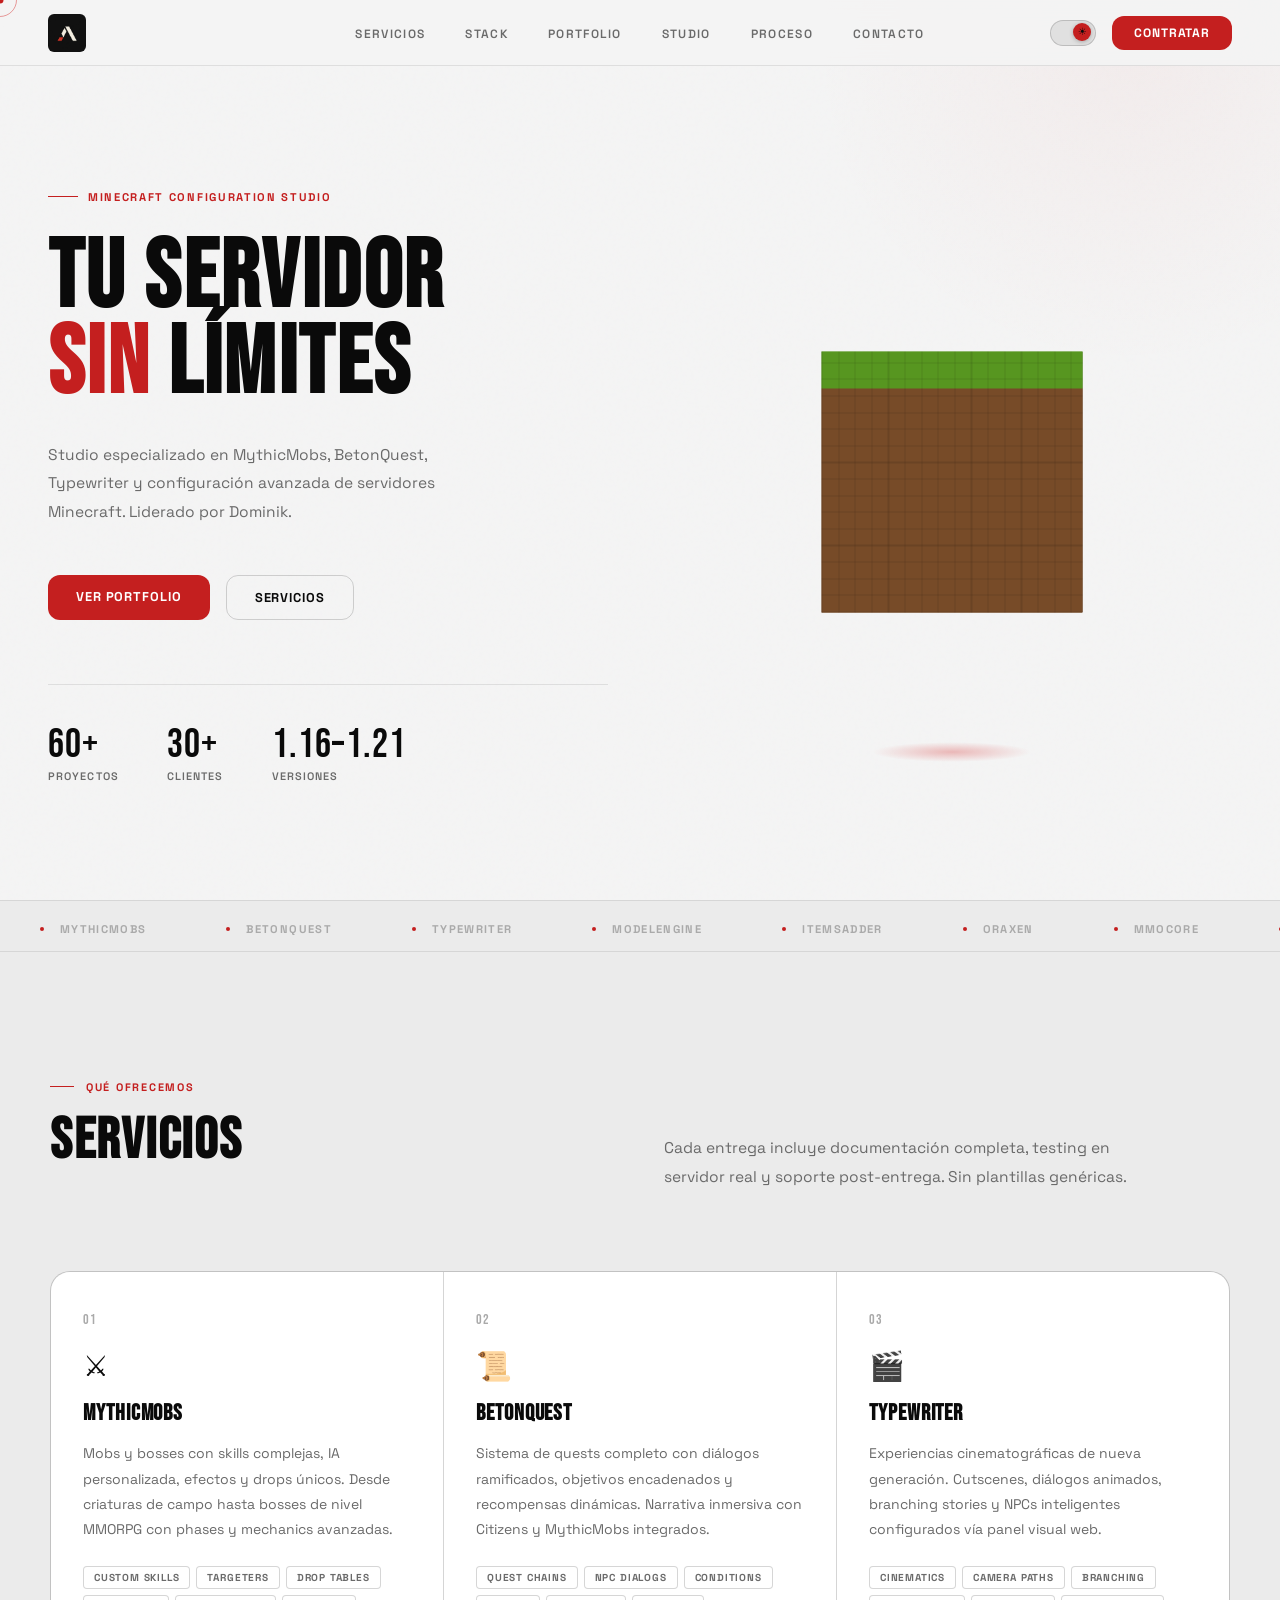
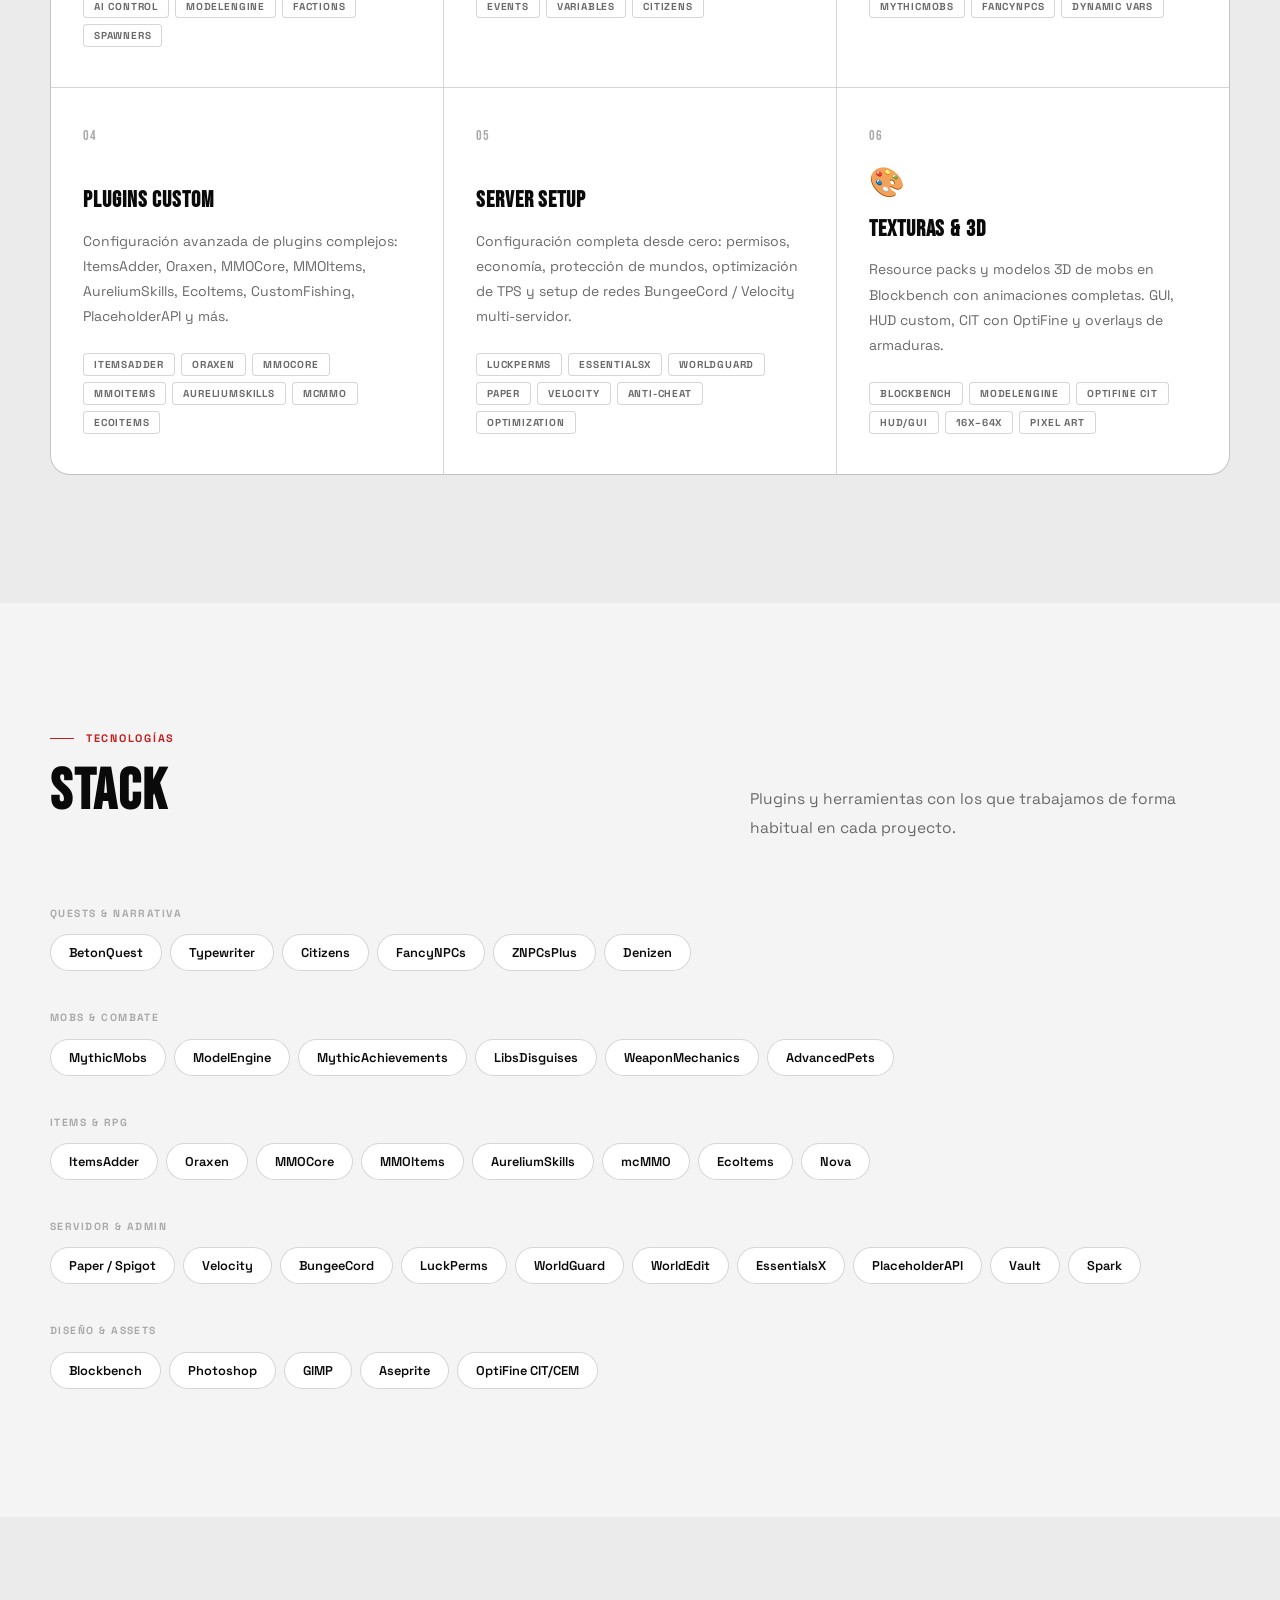
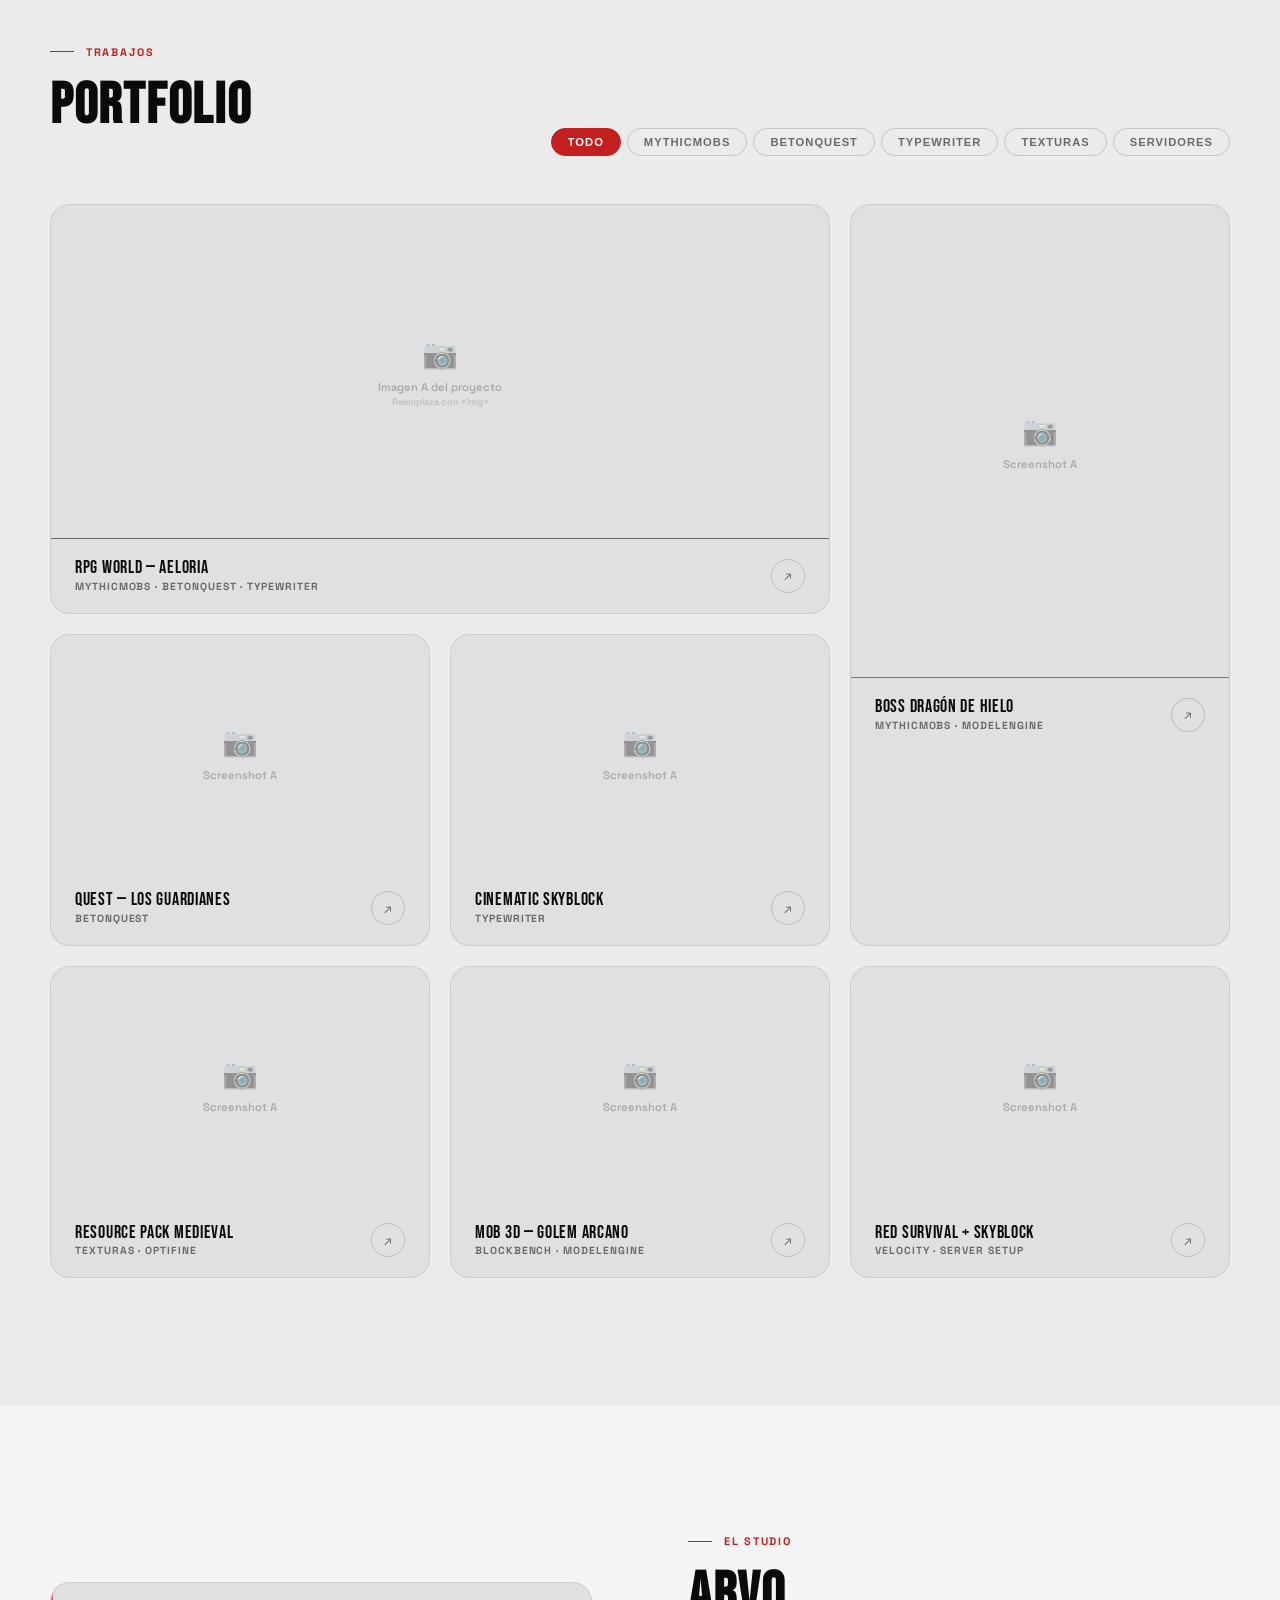
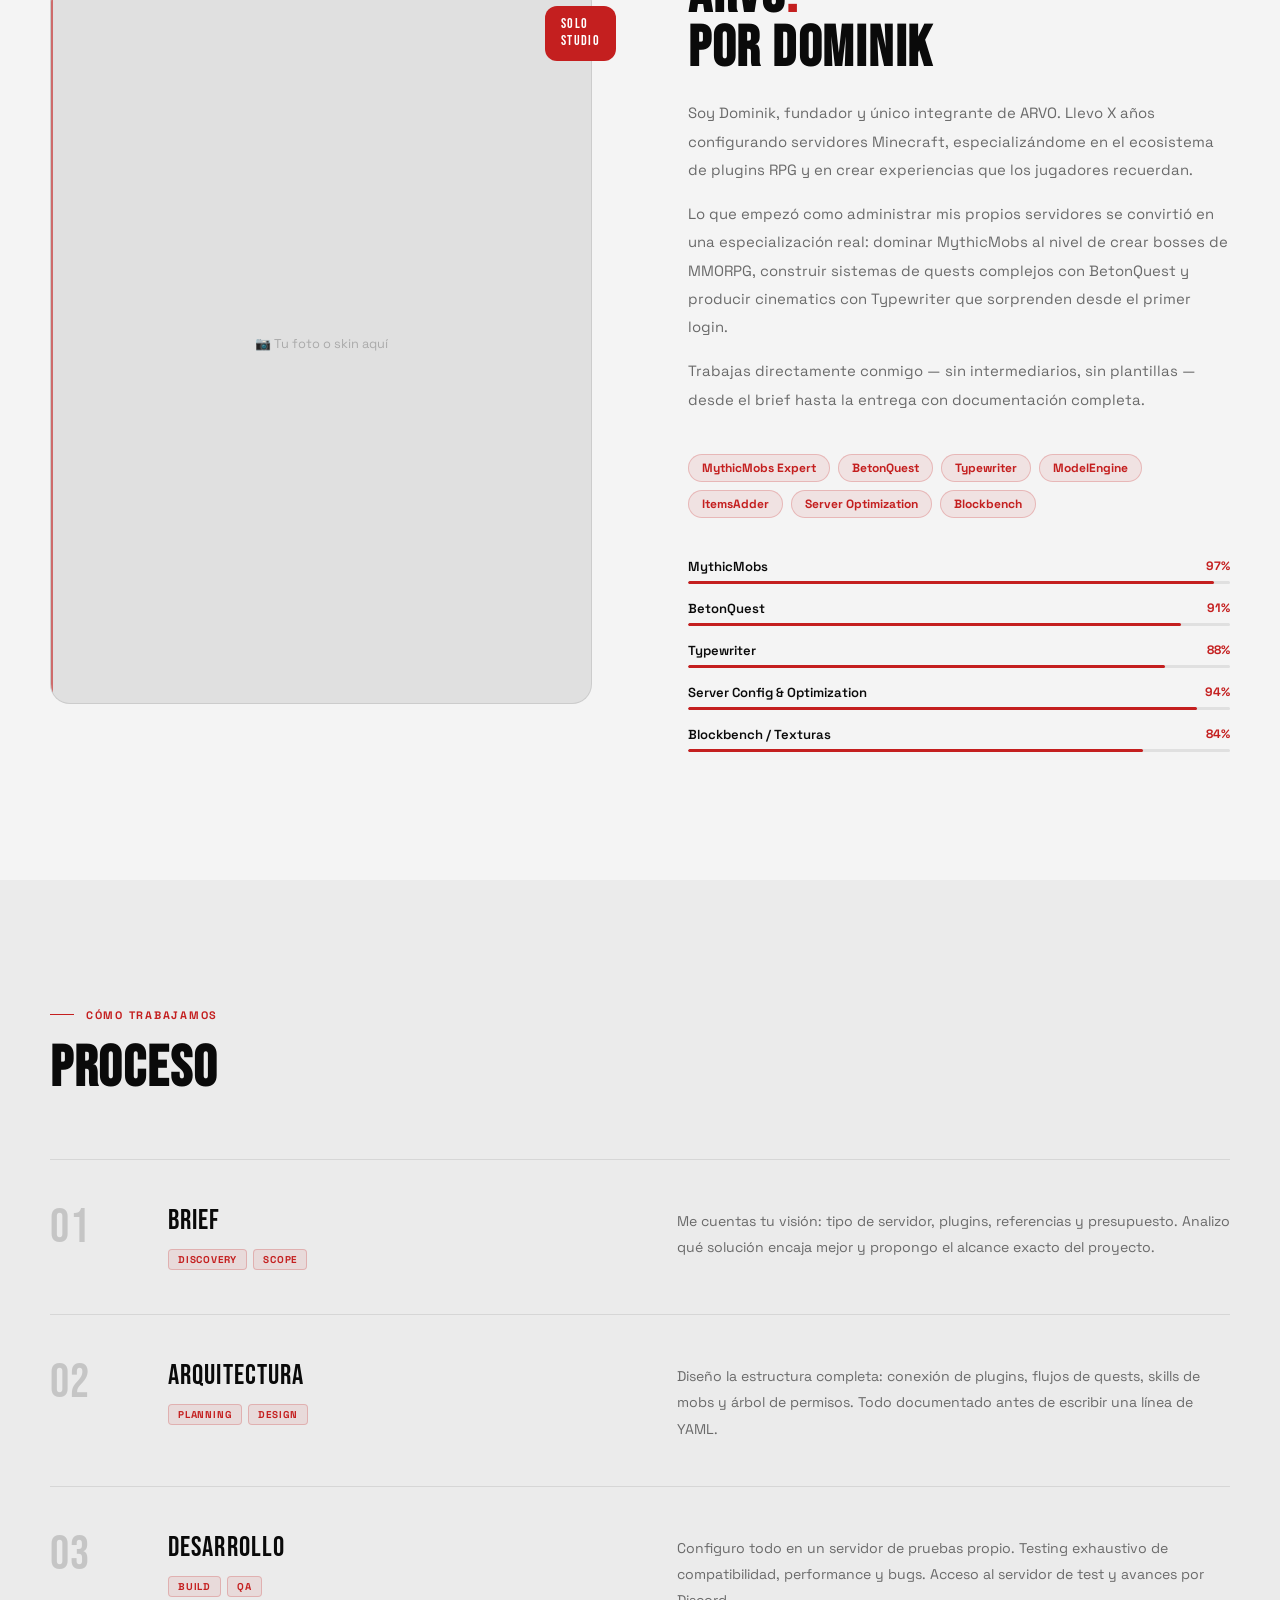
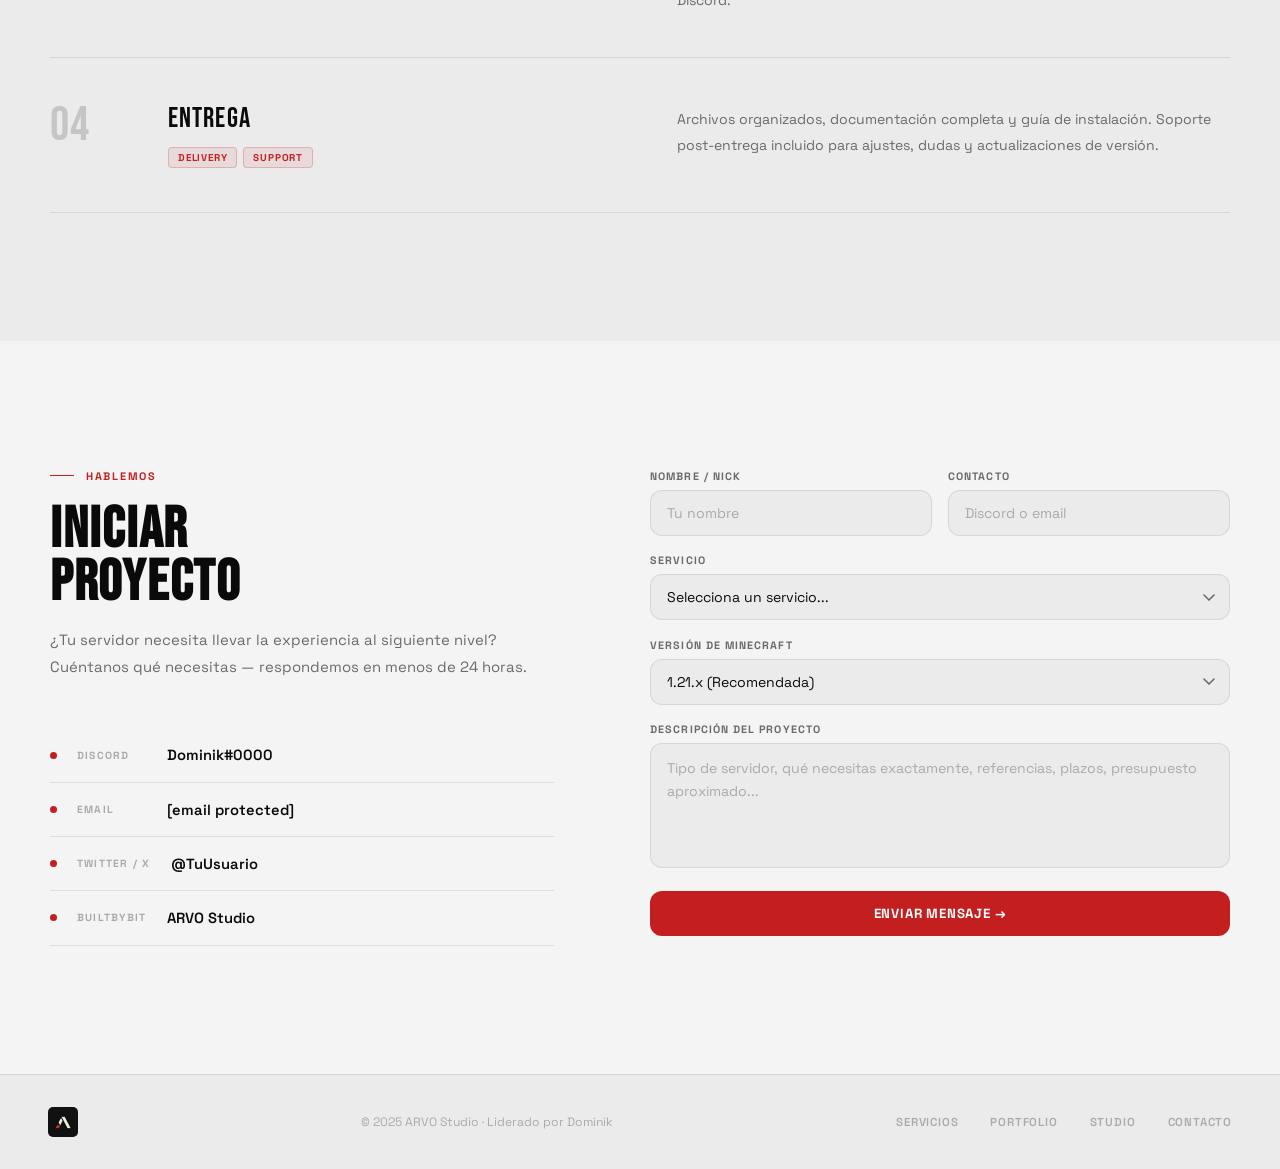
==== commit 3ad80588: "Update Arvo studio.html" ====
--- a/Arvo studio.html
+++ b/Arvo studio.html
@@ -55,7 +55,7 @@
   <div class="hero-left">
     <div class="hero-eyebrow rv">Minecraft Configuration Studio</div>
     <h1 class="hero-title rv d1">
-      TU SERVIDOR<br><span class="red">SIN</span> LÍMITES<br><span class="outline">CON ARVO</span>
+      TU SERVIDOR<br><span class="red">SIN</span> LÍMITES<br></span>
     </h1>
     <p class="hero-sub rv d2">
       Studio especializado en MythicMobs, BetonQuest, Typewriter y configuración avanzada de servidores Minecraft. Liderado por Dominik.
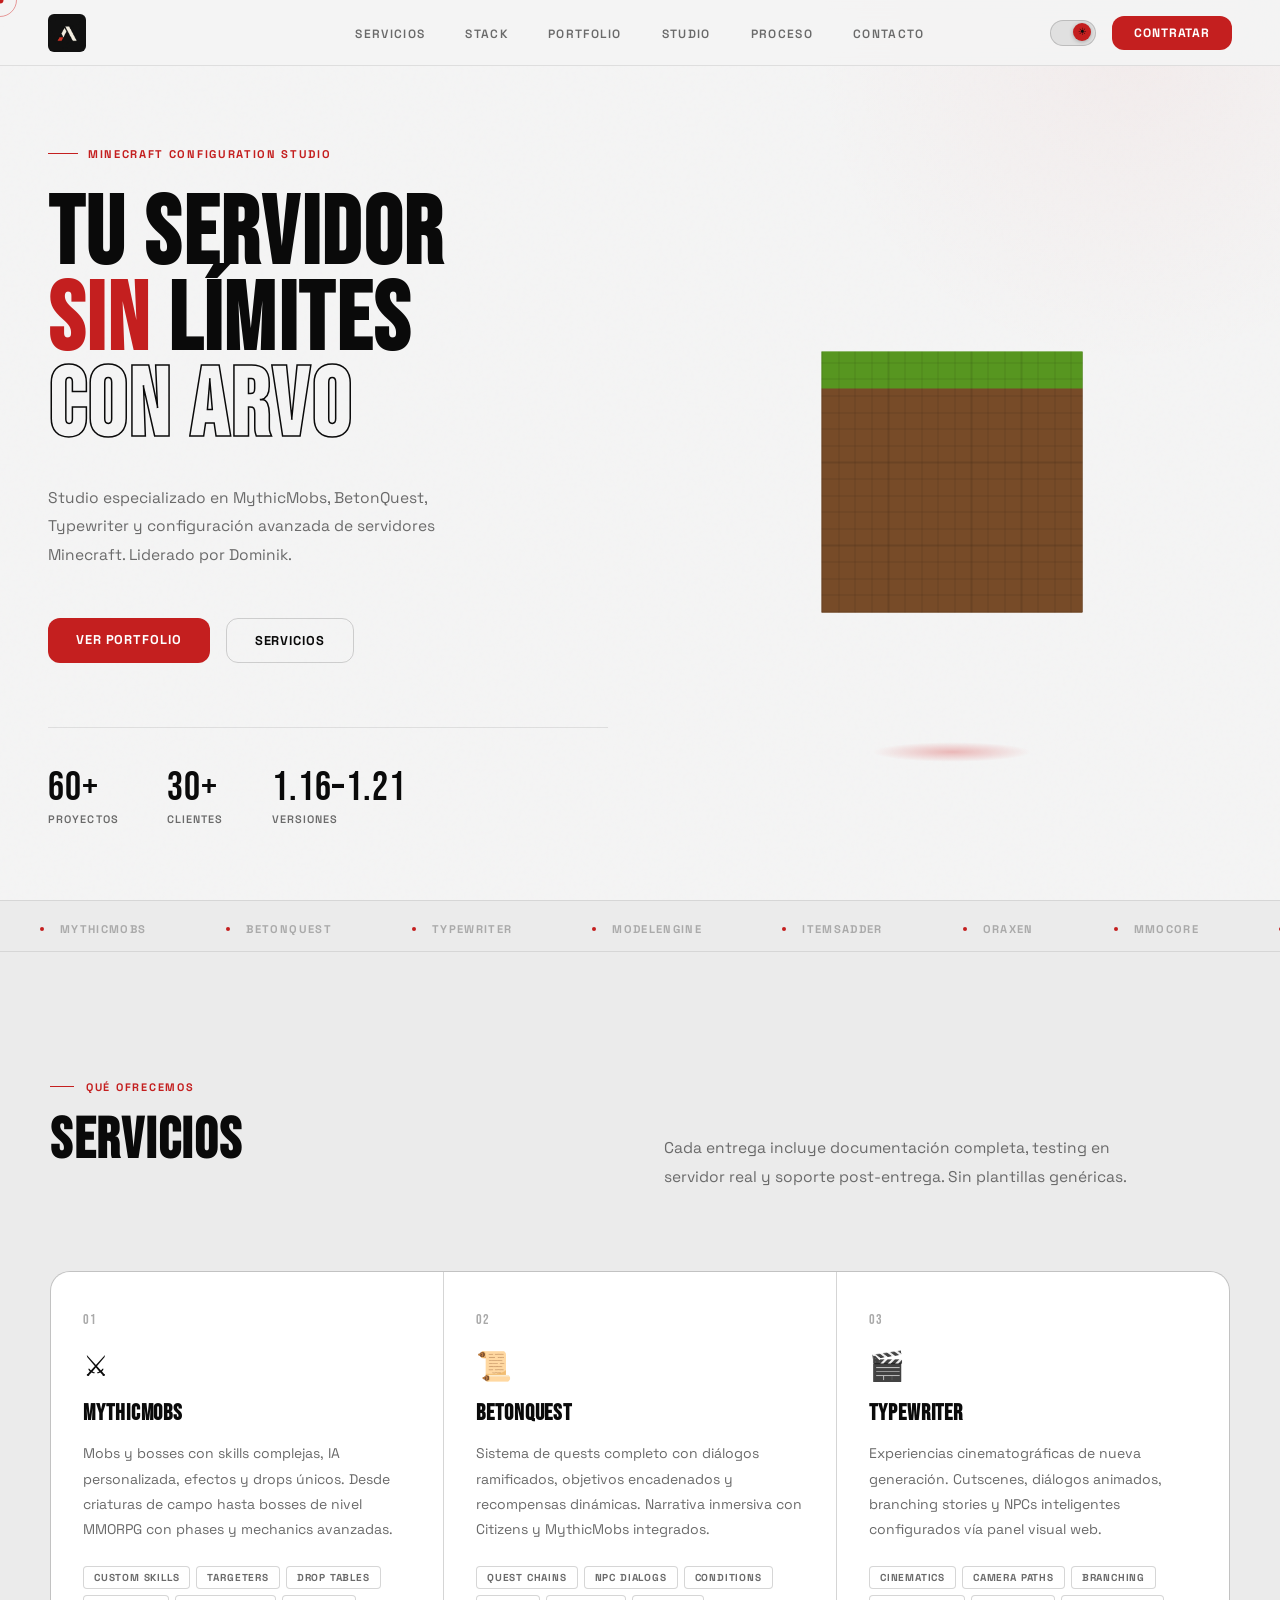
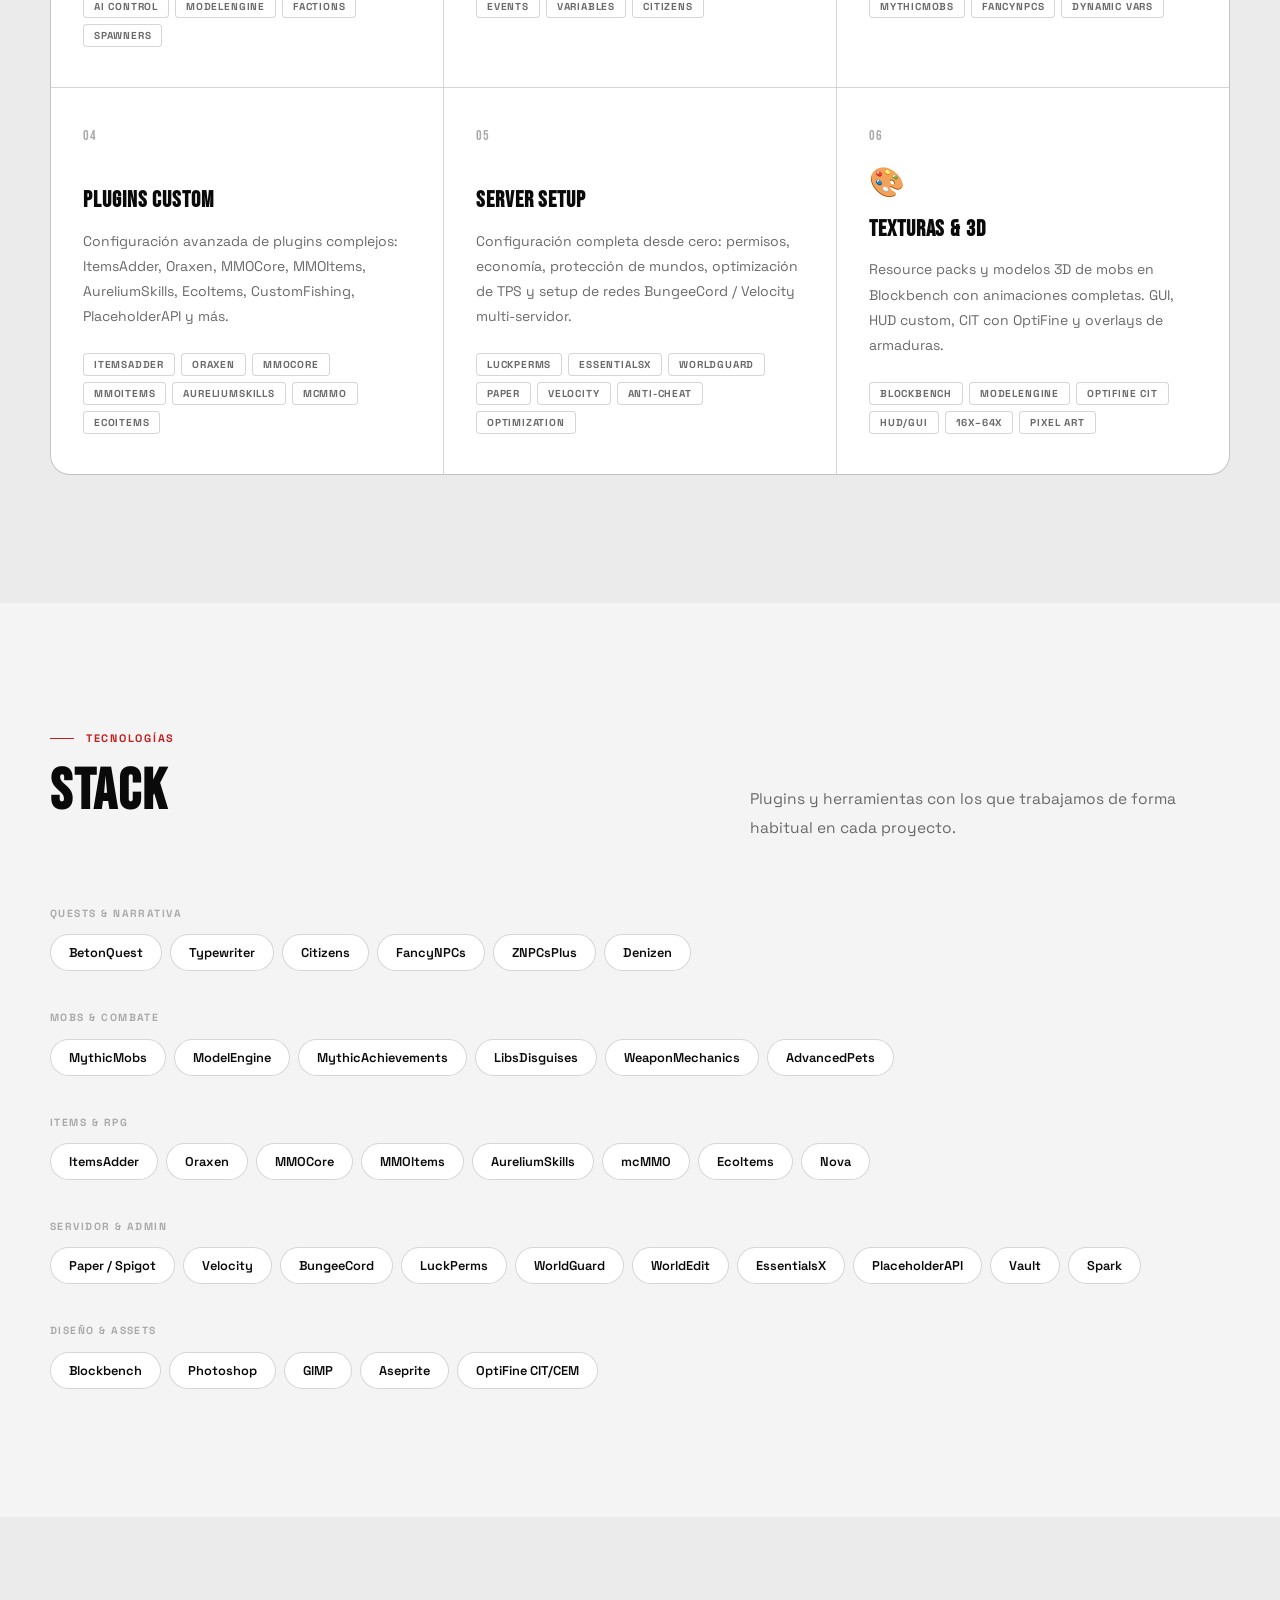
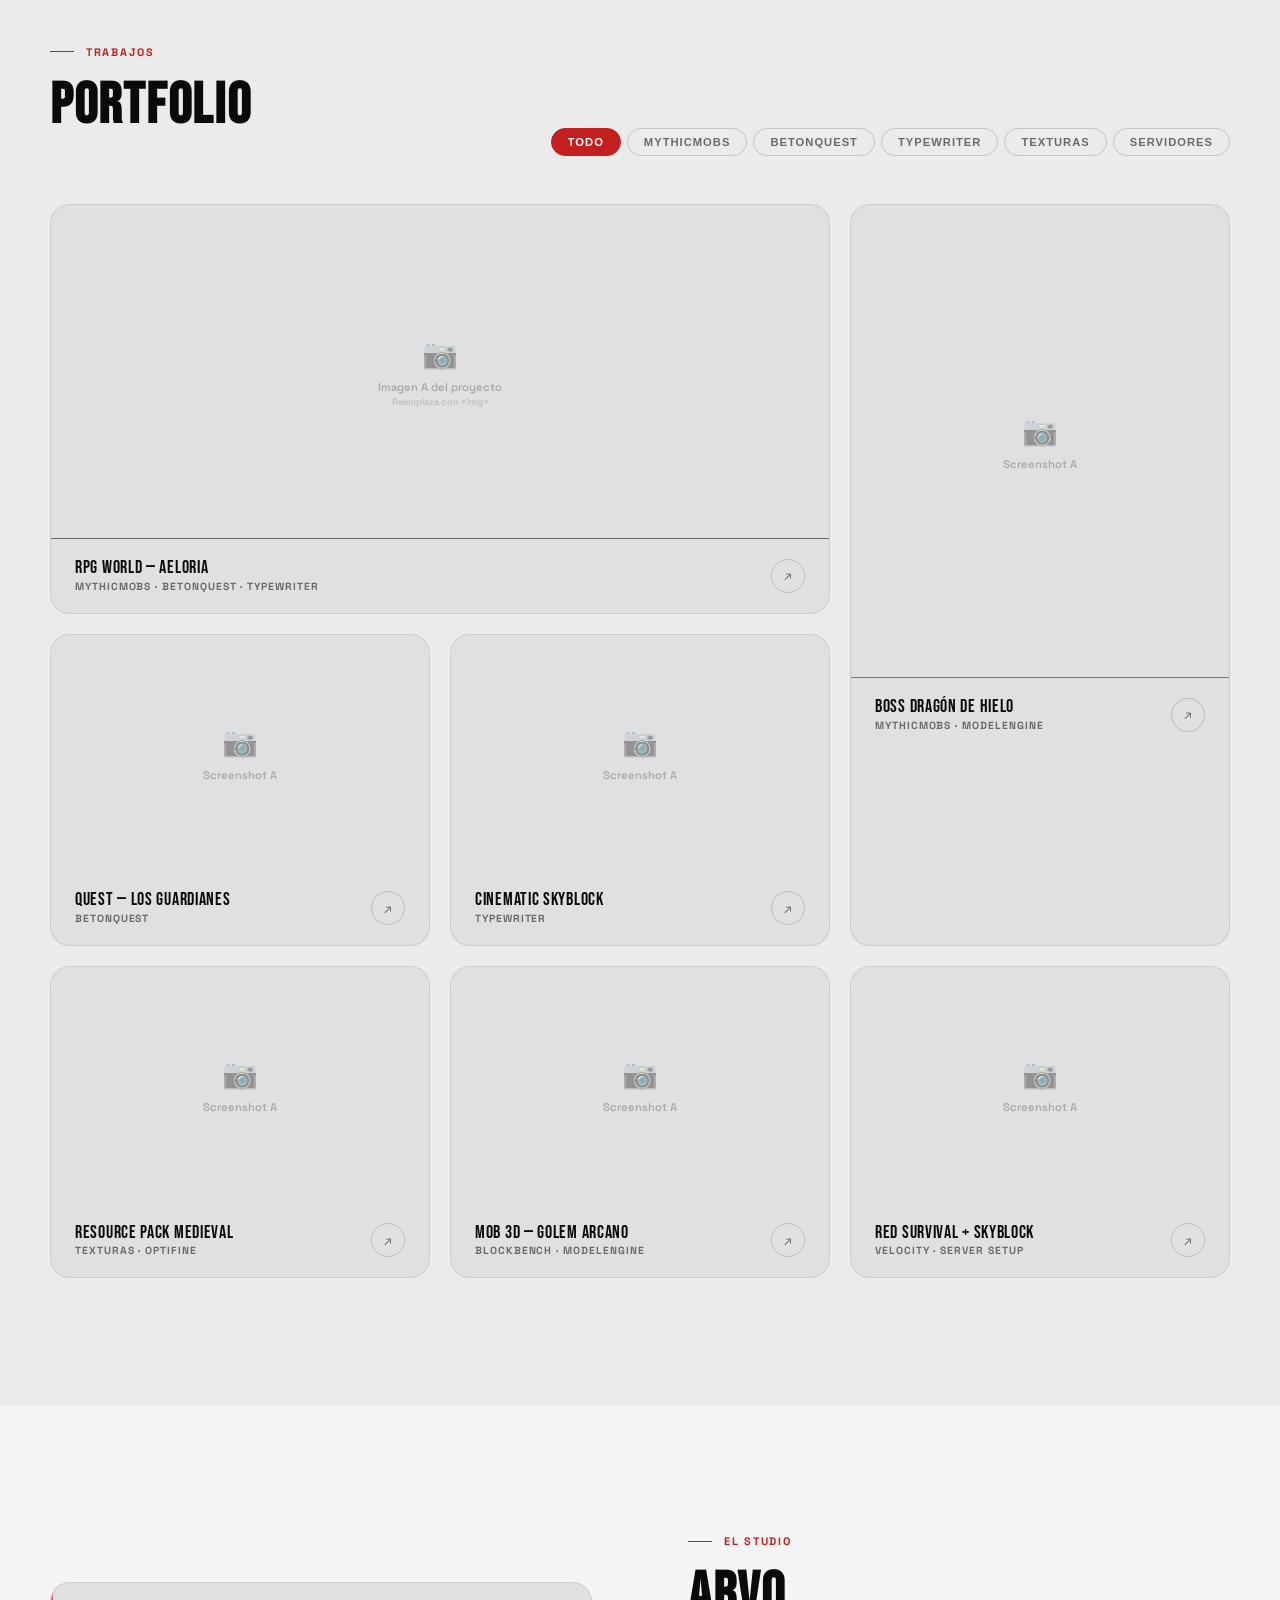
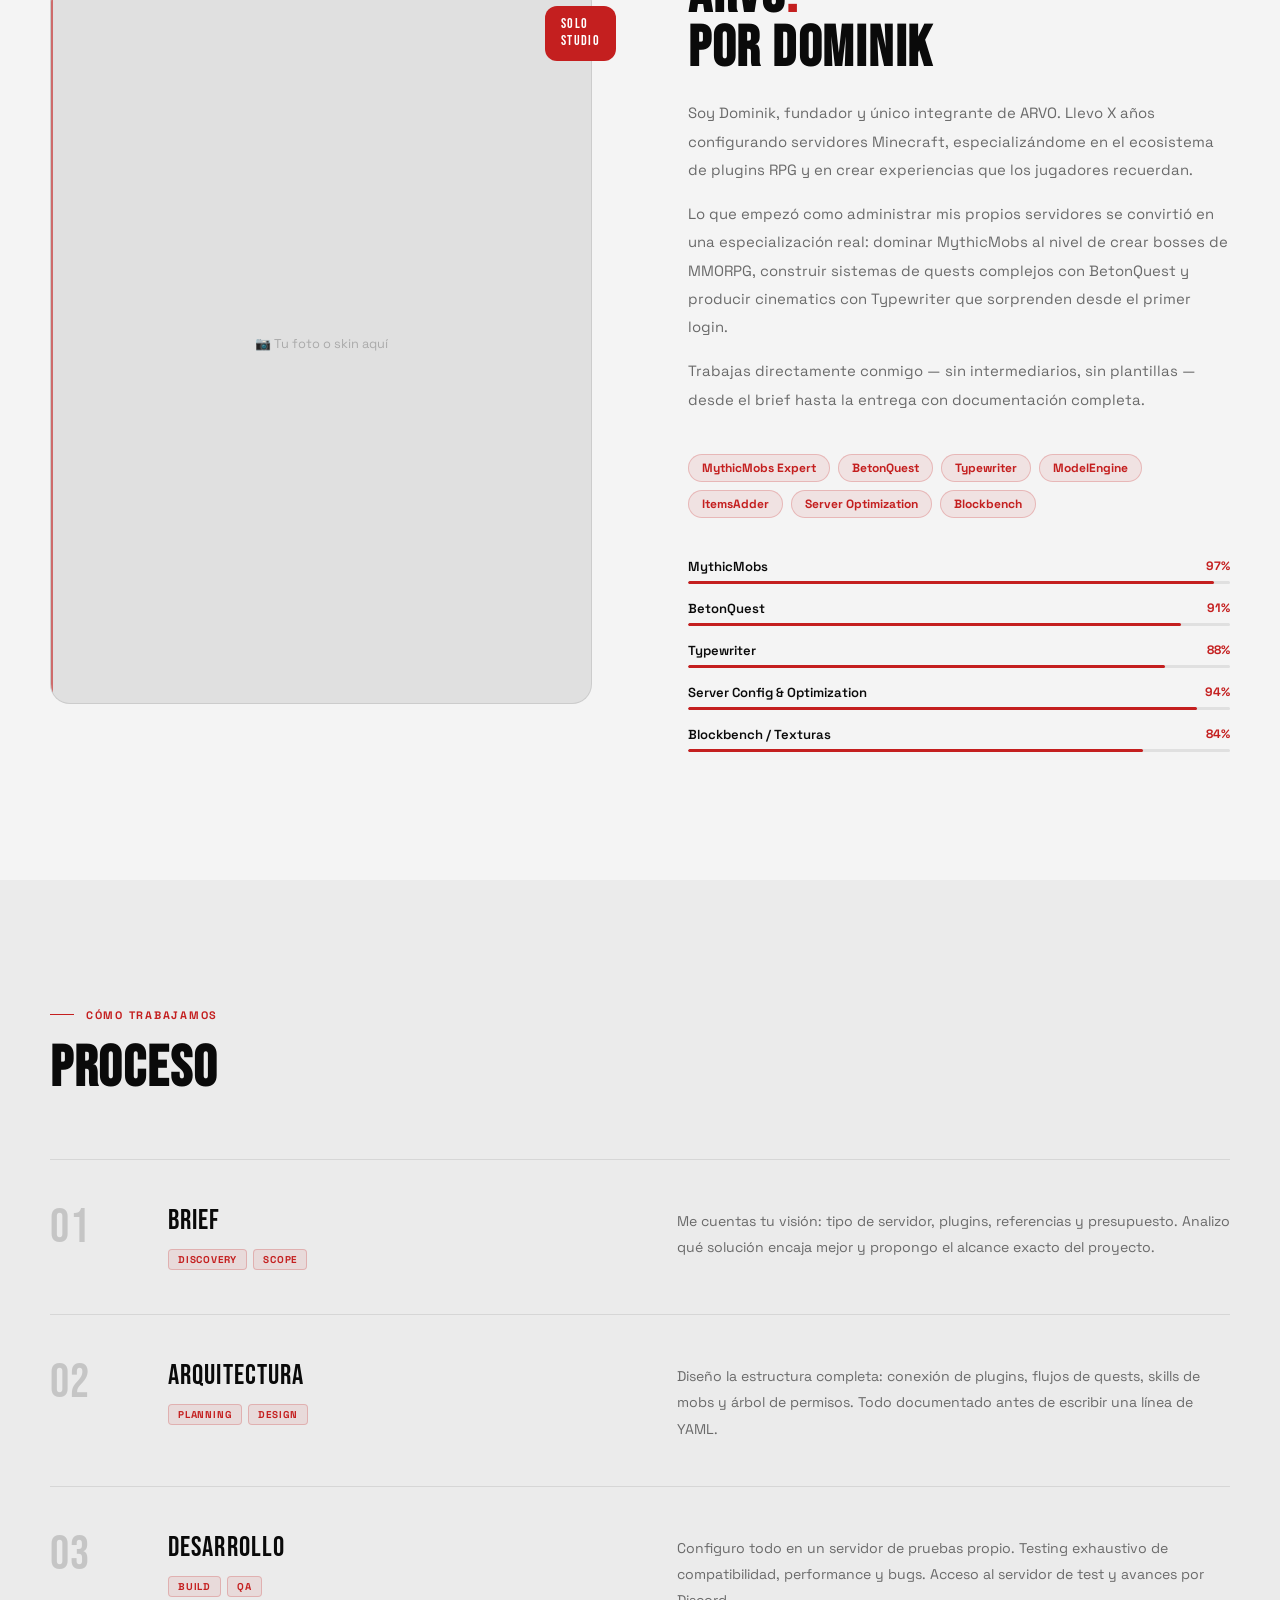
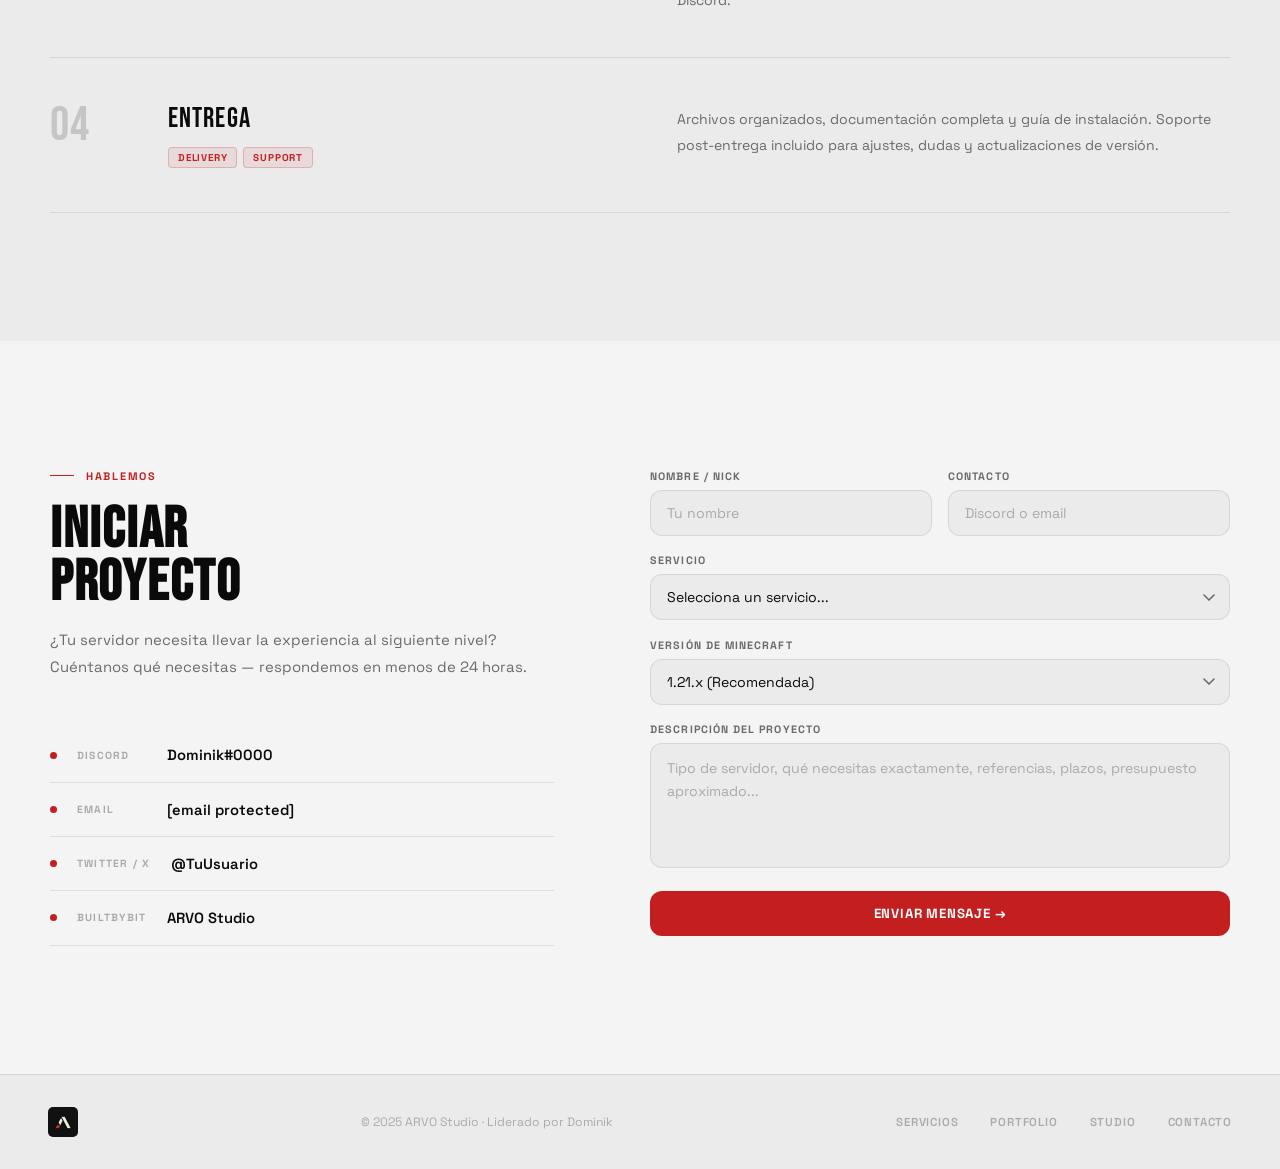
==== commit a7456c3b: "Update Arvo studio.html" ====
--- a/Arvo studio.html
+++ b/Arvo studio.html
@@ -55,7 +55,7 @@
   <div class="hero-left">
     <div class="hero-eyebrow rv">Minecraft Configuration Studio</div>
     <h1 class="hero-title rv d1">
-      TU SERVIDOR<br><span class="red">SIN</span> LÍMITES<br></span>
+      TU SERVIDOR<br><span class="red">SIN</span> LÍMITES<br><span class="outline">CON ARVO</span>
     </h1>
     <p class="hero-sub rv d2">
       Studio especializado en MythicMobs, BetonQuest, Typewriter y configuración avanzada de servidores Minecraft. Liderado por Dominik.
